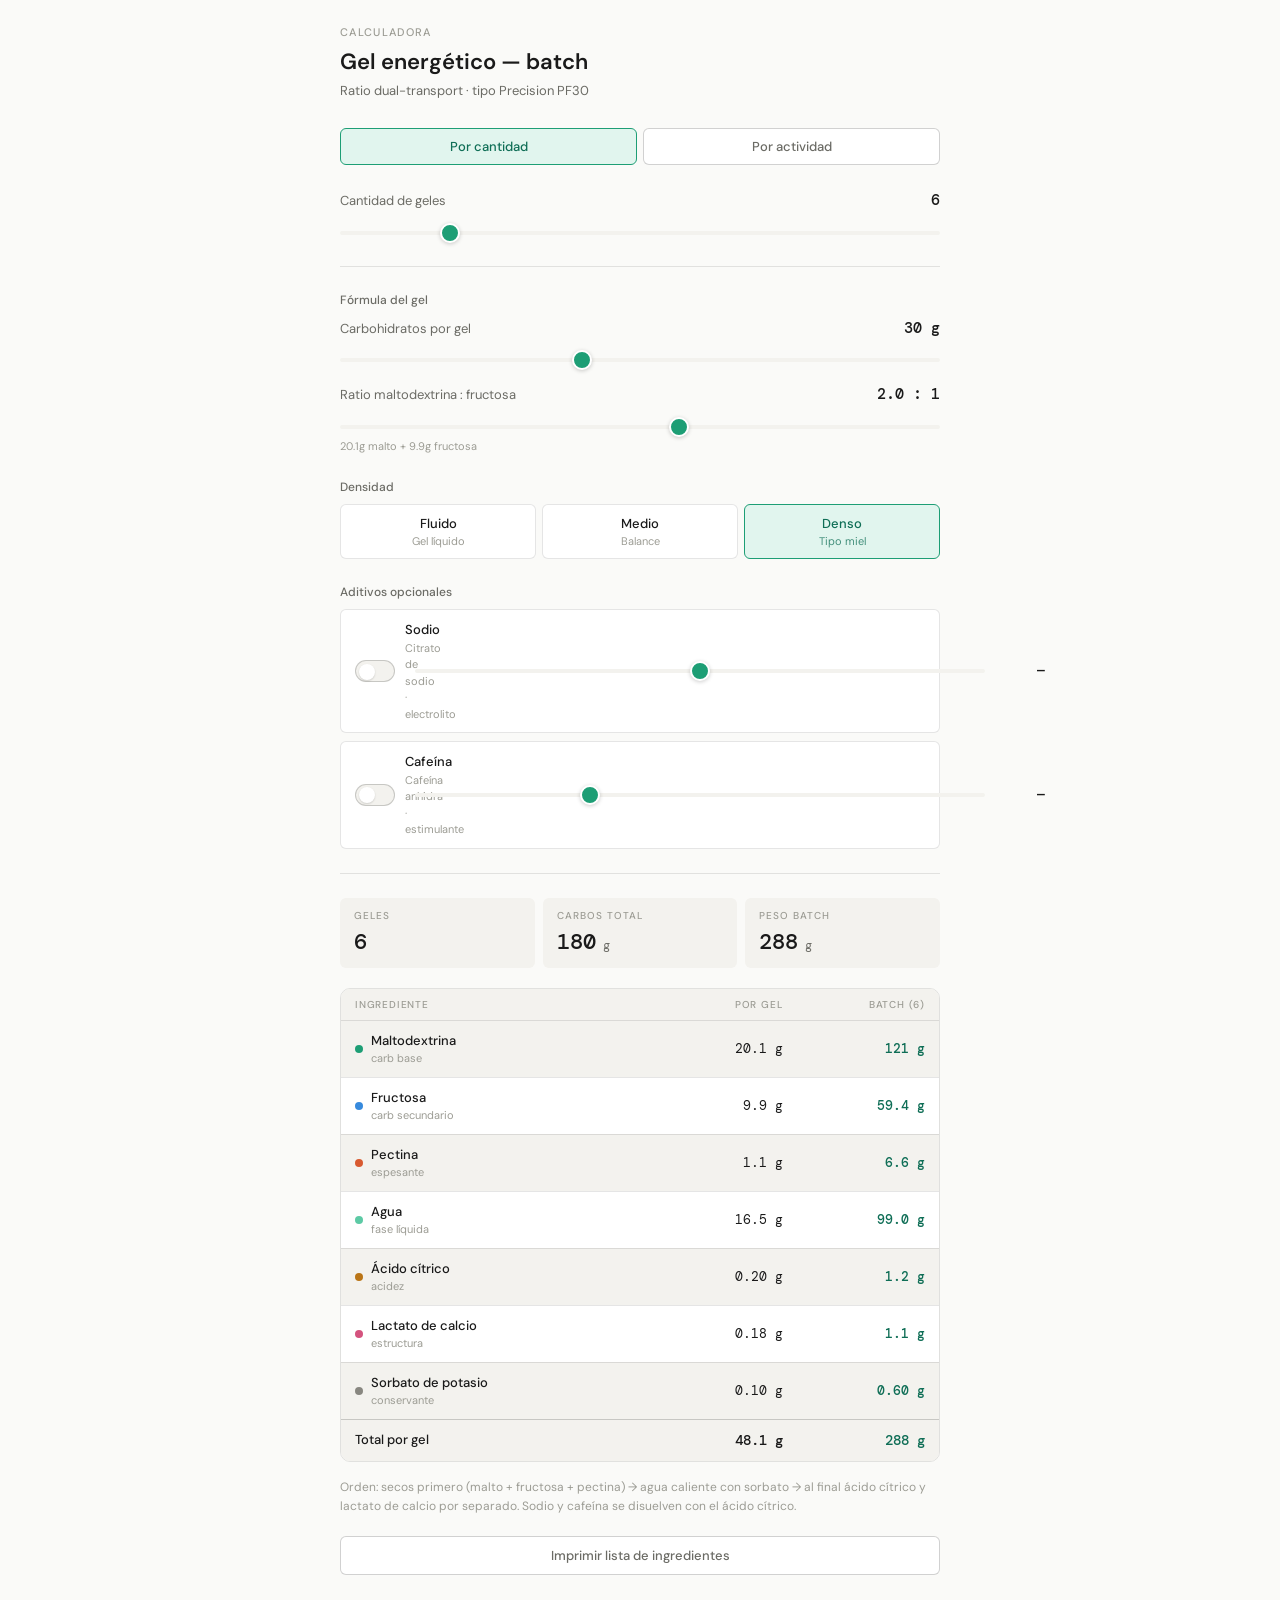
==== index.html @ 4e24f203 "Rename gel-calculator.html to index.html" ====
<!DOCTYPE html>
<html lang="es">
<head>
<meta charset="UTF-8">
<meta name="viewport" content="width=device-width, initial-scale=1.0">
<title>Gel Calculator</title>
<link href="https://fonts.googleapis.com/css2?family=DM+Sans:wght@400;500;600&family=DM+Mono:wght@400;500&display=swap" rel="stylesheet">
<style>
:root {
  --bg: #fafaf8;
  --surface: #ffffff;
  --surface2: #f3f2ee;
  --border: rgba(0,0,0,0.1);
  --border2: rgba(0,0,0,0.18);
  --text: #1a1a1a;
  --text2: #6b6b65;
  --text3: #9c9c94;
  --accent: #1D9E75;
  --accent-bg: #E1F5EE;
  --accent-dark: #0F6E56;
  --warn-bg: #FAECE7;
  --warn-text: #993C1D;
  --radius: 10px;
  --radius-sm: 6px;
  --font: 'DM Sans', system-ui, -apple-system, sans-serif;
  --mono: 'DM Mono', 'SF Mono', monospace;
}
@media (prefers-color-scheme: dark) {
  :root {
    --bg: #1a1a1a;
    --surface: #242422;
    --surface2: #2c2c2a;
    --border: rgba(255,255,255,0.1);
    --border2: rgba(255,255,255,0.18);
    --text: #e8e8e4;
    --text2: #a0a098;
    --text3: #6b6b65;
    --accent: #5DCAA5;
    --accent-bg: #0a2e22;
    --accent-dark: #9FE1CB;
    --warn-bg: #2e1a12;
    --warn-text: #F0997B;
  }
}
* { margin: 0; padding: 0; box-sizing: border-box; }
body { font-family: var(--font); background: var(--bg); color: var(--text); line-height: 1.5; -webkit-font-smoothing: antialiased; }
.wrap { max-width: 640px; margin: 0 auto; padding: 24px 20px 60px; }
.header { margin-bottom: 28px; }
.header-label { font-size: 11px; font-weight: 500; text-transform: uppercase; letter-spacing: 0.12em; color: var(--text3); margin-bottom: 4px; }
.header-title { font-size: 22px; font-weight: 600; }
.header-sub { font-size: 13px; color: var(--text2); margin-top: 3px; }
.section { margin-bottom: 24px; }
.section-label { font-size: 12px; font-weight: 500; color: var(--text2); margin-bottom: 8px; }
.divider { border: none; border-top: 0.5px solid var(--border); margin: 24px 0; }
.toggle-row { display: flex; gap: 6px; }
.toggle-btn { flex: 1; padding: 9px 8px; font-size: 13px; font-weight: 500; font-family: var(--font); border: 0.5px solid var(--border2); border-radius: var(--radius-sm); cursor: pointer; background: var(--surface); color: var(--text2); text-align: center; transition: all 0.15s; }
.toggle-btn.active { border: 1.5px solid var(--accent); background: var(--accent-bg); color: var(--accent-dark); }
.toggle-btn:hover:not(.active) { border-color: var(--border2); background: var(--surface2); }
.density-grid { display: grid; grid-template-columns: 1fr 1fr 1fr; gap: 6px; }
.density-btn { padding: 10px 8px; border-radius: var(--radius-sm); cursor: pointer; text-align: center; font-family: var(--font); border: 0.5px solid var(--border); background: var(--surface); transition: all 0.15s; }
.density-btn.active { border: 1.5px solid var(--accent); background: var(--accent-bg); }
.density-btn:hover:not(.active) { background: var(--surface2); }
.density-btn .d-label { font-size: 13px; font-weight: 500; color: var(--text); }
.density-btn.active .d-label { color: var(--accent-dark); }
.density-btn .d-desc { font-size: 11px; color: var(--text3); margin-top: 2px; }
.density-btn.active .d-desc { color: var(--accent-dark); opacity: 0.75; }
.slider-group { margin-bottom: 14px; }
.slider-header { display: flex; justify-content: space-between; align-items: baseline; margin-bottom: 6px; }
.slider-label { font-size: 13px; color: var(--text2); }
.slider-value { font-family: var(--mono); font-size: 15px; font-weight: 500; color: var(--text); }
.slider-sub { font-size: 11px; color: var(--text3); margin-top: 2px; }
input[type="range"] { width: 100%; height: 4px; -webkit-appearance: none; appearance: none; background: var(--surface2); border-radius: 2px; outline: none; cursor: pointer; }
input[type="range"]::-webkit-slider-thumb { -webkit-appearance: none; width: 20px; height: 20px; border-radius: 50%; background: var(--accent); border: 2px solid var(--surface); box-shadow: 0 1px 4px rgba(0,0,0,0.2); cursor: pointer; }
input[type="range"]::-moz-range-thumb { width: 20px; height: 20px; border-radius: 50%; background: var(--accent); border: 2px solid var(--surface); box-shadow: 0 1px 4px rgba(0,0,0,0.2); cursor: pointer; }
.presets { display: flex; flex-wrap: wrap; gap: 6px; margin-bottom: 14px; }
.preset-btn { font-size: 12px; padding: 5px 10px; border-radius: var(--radius-sm); cursor: pointer; font-family: var(--font); font-weight: 500; border: 0.5px solid var(--border); background: var(--surface2); color: var(--text2); transition: all 0.15s; }
.preset-btn.active { border: 1.5px solid var(--accent); background: var(--accent-bg); color: var(--accent-dark); }
.preset-btn:hover:not(.active) { background: var(--surface); border-color: var(--border2); }
.two-col { display: grid; grid-template-columns: 1fr 1fr; gap: 14px; }
.addon-row { display: flex; align-items: center; gap: 10px; padding: 10px 14px; background: var(--surface); border: 0.5px solid var(--border); border-radius: var(--radius-sm); margin-bottom: 8px; }
.addon-row.active { border-color: var(--accent); background: var(--accent-bg); }
.addon-toggle { width: 40px; height: 22px; border-radius: 11px; background: var(--surface2); border: 0.5px solid var(--border2); position: relative; cursor: pointer; transition: background 0.2s; flex-shrink: 0; }
.addon-toggle.on { background: var(--accent); border-color: var(--accent); }
.addon-toggle .knob { width: 16px; height: 16px; border-radius: 50%; background: white; position: absolute; top: 2.5px; left: 3px; transition: transform 0.2s; box-shadow: 0 1px 2px rgba(0,0,0,0.15); }
.addon-toggle.on .knob { transform: translateX(17px); }
.addon-info { flex: 1; min-width: 0; }
.addon-name { font-size: 13px; font-weight: 500; }
.addon-desc { font-size: 11px; color: var(--text3); }
.addon-slider { width: 80px; flex-shrink: 0; }
.addon-val { font-family: var(--mono); font-size: 13px; font-weight: 500; min-width: 50px; text-align: right; flex-shrink: 0; }
.summary-grid { display: grid; grid-template-columns: 1fr 1fr 1fr; gap: 8px; margin-bottom: 20px; }
.summary-card { background: var(--surface2); border-radius: var(--radius-sm); padding: 10px 14px; }
.summary-card .s-label { font-size: 10px; font-weight: 500; text-transform: uppercase; letter-spacing: 0.1em; color: var(--text3); }
.summary-card .s-value { font-family: var(--mono); font-size: 22px; font-weight: 500; margin-top: 2px; }
.summary-card .s-unit { font-size: 12px; font-weight: 400; color: var(--text2); }
.table-wrap { border: 0.5px solid var(--border); border-radius: var(--radius); overflow: hidden; }
.table-head { display: grid; grid-template-columns: 2fr 1fr 1fr; padding: 8px 14px; background: var(--surface2); font-size: 10px; font-weight: 500; text-transform: uppercase; letter-spacing: 0.08em; color: var(--text3); }
.table-row { display: grid; grid-template-columns: 2fr 1fr 1fr; padding: 10px 14px; border-top: 0.5px solid var(--border); }
.table-row:nth-child(odd) { background: var(--surface); }
.table-row:nth-child(even) { background: var(--surface2); }
.table-row.total-row { border-top: 1.5px solid var(--border2); background: var(--surface2); }
.ing-cell { display: flex; align-items: center; gap: 8px; }
.ing-dot { width: 8px; height: 8px; border-radius: 50%; flex-shrink: 0; }
.ing-name { font-size: 13px; font-weight: 500; }
.ing-role { font-size: 11px; color: var(--text3); }
.val-cell { text-align: right; font-family: var(--mono); font-size: 13px; align-self: center; }
.val-cell.batch { font-weight: 500; color: var(--accent-dark); }
.val-cell.total-val { font-weight: 500; font-size: 14px; }
.note-box { margin-top: 14px; background: var(--accent-bg); border-left: 3px solid var(--accent); padding: 10px 14px; }
.note-box p { font-size: 13px; color: var(--accent-dark); line-height: 1.5; }
.order-note { margin-top: 16px; font-size: 12px; color: var(--text3); line-height: 1.6; }
.print-btn { margin-top: 20px; width: 100%; padding: 10px; font-size: 13px; font-weight: 500; font-family: var(--font); border: 0.5px solid var(--border2); border-radius: var(--radius-sm); cursor: pointer; background: var(--surface); color: var(--text2); transition: all 0.15s; }
.print-btn:hover { background: var(--surface2); border-color: var(--accent); color: var(--accent-dark); }
@media print {
  body { background: white; color: black; }
  .no-print { display: none !important; }
  .wrap { padding: 10px 0; max-width: 100%; }
  .table-wrap { border: 1px solid #ccc; }
  .table-row { border-top: 1px solid #ddd; }
  .summary-card { border: 1px solid #ddd; }
  .val-cell.batch { color: black; font-weight: 600; }
}
@media (max-width: 480px) {
  .wrap { padding: 16px 14px 40px; }
  .two-col { grid-template-columns: 1fr; }
  .summary-grid { grid-template-columns: 1fr 1fr 1fr; gap: 6px; }
  .summary-card .s-value { font-size: 18px; }
  .addon-row { flex-wrap: wrap; }
}
</style>
</head>
<body>
<div class="wrap">

  <div class="header">
    <div class="header-label">Calculadora</div>
    <div class="header-title">Gel energético — batch</div>
    <div class="header-sub">Ratio dual-transport · tipo Precision PF30</div>
  </div>

  <!-- MODE -->
  <div class="section no-print">
    <div class="toggle-row" id="modeToggle"></div>
  </div>

  <!-- ACTIVITY INPUTS -->
  <div class="section no-print" id="activitySection" style="display:none;">
    <div class="section-label">Presets</div>
    <div class="presets" id="presets"></div>
    <div class="two-col">
      <div class="slider-group">
        <div class="slider-header">
          <span class="slider-label">Duración</span>
          <span class="slider-value" id="hoursVal"></span>
        </div>
        <input type="range" min="0.5" max="7" step="0.1" id="hoursSlider">
        <div class="slider-sub" id="hoursSub"></div>
      </div>
      <div class="slider-group">
        <div class="slider-header">
          <span class="slider-label">Carbos/hora</span>
          <span class="slider-value" id="carbsHrVal"></span>
        </div>
        <input type="range" min="30" max="120" step="5" id="carbsHrSlider">
        <div class="slider-sub" id="carbsHrSub"></div>
      </div>
    </div>
  </div>

  <!-- DIRECT INPUTS -->
  <div class="section no-print" id="directSection">
    <div class="slider-group">
      <div class="slider-header">
        <span class="slider-label">Cantidad de geles</span>
        <span class="slider-value" id="gelCountVal"></span>
      </div>
      <input type="range" min="1" max="30" step="1" id="gelCountSlider">
    </div>
  </div>

  <hr class="divider no-print">

  <!-- FORMULA -->
  <div class="section no-print">
    <div class="section-label">Fórmula del gel</div>
    <div class="slider-group">
      <div class="slider-header">
        <span class="slider-label">Carbohidratos por gel</span>
        <span class="slider-value" id="carbsPerGelVal"></span>
      </div>
      <input type="range" min="20" max="45" step="1" id="carbsPerGelSlider">
    </div>
    <div class="slider-group">
      <div class="slider-header">
        <span class="slider-label">Ratio maltodextrina : fructosa</span>
        <span class="slider-value" id="ratioVal"></span>
      </div>
      <input type="range" min="50" max="80" step="1" id="ratioSlider">
      <div class="slider-sub" id="ratioSub"></div>
    </div>
  </div>

  <!-- DENSITY -->
  <div class="section no-print">
    <div class="section-label">Densidad</div>
    <div class="density-grid" id="densityGrid"></div>
  </div>

  <!-- ADDITIVES -->
  <div class="section no-print">
    <div class="section-label">Aditivos opcionales</div>
    <div id="addonSodium" class="addon-row">
      <div class="addon-toggle" id="sodiumToggle" onclick="toggleAddon('sodium')"><div class="knob"></div></div>
      <div class="addon-info"><div class="addon-name">Sodio</div><div class="addon-desc">Citrato de sodio · electrolito</div></div>
      <input type="range" class="addon-slider" min="100" max="300" step="25" id="sodiumSlider" disabled>
      <div class="addon-val" id="sodiumVal">—</div>
    </div>
    <div id="addonCaffeine" class="addon-row">
      <div class="addon-toggle" id="caffeineToggle" onclick="toggleAddon('caffeine')"><div class="knob"></div></div>
      <div class="addon-info"><div class="addon-name">Cafeína</div><div class="addon-desc">Cafeína anhidra · estimulante</div></div>
      <input type="range" class="addon-slider" min="25" max="75" step="5" id="caffeineSlider" disabled>
      <div class="addon-val" id="caffeineVal">—</div>
    </div>
  </div>

  <hr class="divider">

  <!-- RESULTS -->
  <div id="printHeader" style="display:none;">
    <div style="font-size:16px;font-weight:600;margin-bottom:4px;">Gel energético — batch</div>
    <div style="font-size:12px;color:#666;margin-bottom:12px;" id="printMeta"></div>
  </div>

  <div class="summary-grid" id="summaryCards"></div>
  <div class="table-wrap" id="ingredientTable"></div>
  <div id="timingNote"></div>
  <div class="order-note">Orden: secos primero (malto + fructosa + pectina) → agua caliente con sorbato → al final ácido cítrico y lactato de calcio por separado. Sodio y cafeína se disuelven con el ácido cítrico.</div>

  <button class="print-btn no-print" onclick="doPrint()">Imprimir lista de ingredientes</button>

</div>

<script>
const DENSITIES = [
  { key: 'fluido', label: 'Fluido', desc: 'Gel líquido', pectina: 0.5, agua: 20, lactato: 0.1 },
  { key: 'medio', label: 'Medio', desc: 'Balance', pectina: 0.8, agua: 18, lactato: 0.15 },
  { key: 'denso', label: 'Denso', desc: 'Tipo miel', pectina: 1.1, agua: 16.5, lactato: 0.18 }
];
const PRESETS_DATA = [
  { label: 'Entreno largo', hours: 2.5, carbs: 60 },
  { label: '70.3 bike', hours: 2.4, carbs: 80 },
  { label: '70.3 run', hours: 1.6, carbs: 60 },
  { label: '70.3 completo', hours: 4.5, carbs: 70 },
  { label: 'Fondo ciclismo', hours: 3.5, carbs: 75 },
  { label: 'Maratón', hours: 3.5, carbs: 60 }
];
const COLORS = { maltodextrina:'#1D9E75', fructosa:'#378ADD', pectina:'#D85A30', agua:'#5DCAA5', acidoCitrico:'#BA7517', lactatoCalcio:'#D4537E', sorbatoPotasio:'#888780', citrato:'#7F77DD', cafeina:'#993556' };

let S = {
  mode: 'directo', gelCount: 6, density: 'denso', activePreset: -1,
  hours: 2.5, carbsHr: 60, carbsPerGel: 30, maltoPct: 67,
  sodium: false, sodiumMg: 200, caffeine: false, caffeineMg: 40
};

function fmt(n) {
  if (n >= 100) return Math.round(n).toLocaleString('es-CL');
  if (n >= 10) return n.toFixed(1);
  if (n >= 1) return n.toFixed(1);
  return n.toFixed(2);
}

function getGels() {
  if (S.mode === 'directo') return S.gelCount;
  return Math.ceil((S.hours * S.carbsHr) / S.carbsPerGel);
}

function getDensity() { return DENSITIES.find(d => d.key === S.density); }

function getIngredients() {
  let d = getDensity();
  let malto = S.carbsPerGel * S.maltoPct / 100;
  let fruct = S.carbsPerGel * (100 - S.maltoPct) / 100;
  let items = [
    { key:'maltodextrina', label:'Maltodextrina', role:'carb base', g: malto },
    { key:'fructosa', label:'Fructosa', role:'carb secundario', g: fruct },
    { key:'pectina', label:'Pectina', role:'espesante', g: d.pectina },
    { key:'agua', label:'Agua', role:'fase líquida', g: d.agua },
    { key:'acidoCitrico', label:'Ácido cítrico', role:'acidez', g: 0.2 },
    { key:'lactatoCalcio', label:'Lactato de calcio', role:'estructura', g: d.lactato },
    { key:'sorbatoPotasio', label:'Sorbato de potasio', role:'conservante', g: 0.1 }
  ];
  if (S.sodium) {
    let citrato = S.sodiumMg / 260;
    items.push({ key:'citrato', label:'Citrato de sodio', role: S.sodiumMg + ' mg Na', g: citrato });
  }
  if (S.caffeine) {
    items.push({ key:'cafeina', label:'Cafeína anhidra', role: S.caffeineMg + ' mg', g: S.caffeineMg / 1000 });
  }
  return items;
}

function render() {
  let gels = getGels();
  let items = getIngredients();
  let totalPerGel = items.reduce((s,i) => s + i.g, 0);
  let totalBatch = totalPerGel * gels;
  let totalCarbs = gels * S.carbsPerGel;

  document.getElementById('directSection').style.display = S.mode === 'directo' ? '' : 'none';
  document.getElementById('activitySection').style.display = S.mode === 'actividad' ? '' : 'none';

  document.getElementById('gelCountVal').textContent = S.gelCount;
  document.getElementById('gelCountSlider').value = S.gelCount;
  document.getElementById('hoursVal').textContent = S.hours.toFixed(1) + 'h';
  document.getElementById('hoursSlider').value = S.hours;
  let hh = Math.floor(S.hours), mm = Math.round((S.hours % 1) * 60);
  document.getElementById('hoursSub').textContent = hh + 'h ' + mm + 'min';
  document.getElementById('carbsHrVal').textContent = S.carbsHr + ' g/h';
  document.getElementById('carbsHrSlider').value = S.carbsHr;
  let intLabel = S.carbsHr <= 50 ? 'conservador' : S.carbsHr <= 70 ? 'estándar' : S.carbsHr <= 90 ? 'agresivo' : 'máximo';
  document.getElementById('carbsHrSub').textContent = intLabel;

  document.getElementById('carbsPerGelVal').textContent = S.carbsPerGel + ' g';
  document.getElementById('carbsPerGelSlider').value = S.carbsPerGel;

  let maltoG = (S.carbsPerGel * S.maltoPct / 100).toFixed(1);
  let fructG = (S.carbsPerGel * (100 - S.maltoPct) / 100).toFixed(1);
  let ratioF = (S.maltoPct / (100 - S.maltoPct));
  document.getElementById('ratioVal').textContent = ratioF.toFixed(1) + ' : 1';
  document.getElementById('ratioSlider').value = S.maltoPct;
  document.getElementById('ratioSub').textContent = maltoG + 'g malto + ' + fructG + 'g fructosa';

  let sodToggle = document.getElementById('sodiumToggle');
  let cafToggle = document.getElementById('caffeineToggle');
  sodToggle.classList.toggle('on', S.sodium);
  cafToggle.classList.toggle('on', S.caffeine);
  document.getElementById('addonSodium').classList.toggle('active', S.sodium);
  document.getElementById('addonCaffeine').classList.toggle('active', S.caffeine);
  document.getElementById('sodiumSlider').disabled = !S.sodium;
  document.getElementById('caffeineSlider').disabled = !S.caffeine;
  document.getElementById('sodiumSlider').value = S.sodiumMg;
  document.getElementById('caffeineSlider').value = S.caffeineMg;
  document.getElementById('sodiumVal').textContent = S.sodium ? S.sodiumMg + ' mg' : '—';
  document.getElementById('caffeineVal').textContent = S.caffeine ? S.caffeineMg + ' mg' : '—';

  // Density
  let dg = document.getElementById('densityGrid');
  dg.innerHTML = DENSITIES.map(d =>
    '<button class="density-btn' + (S.density === d.key ? ' active' : '') + '" onclick="setDensity(\'' + d.key + '\')">' +
    '<div class="d-label">' + d.label + '</div><div class="d-desc">' + d.desc + '</div></button>'
  ).join('');

  // Presets
  let pp = document.getElementById('presets');
  pp.innerHTML = PRESETS_DATA.map((p, i) =>
    '<button class="preset-btn' + (S.activePreset === i ? ' active' : '') + '" onclick="applyPreset(' + i + ')">' + p.label + '</button>'
  ).join('');

  // Summary
  document.getElementById('summaryCards').innerHTML =
    '<div class="summary-card"><div class="s-label">Geles</div><div class="s-value">' + gels + '</div></div>' +
    '<div class="summary-card"><div class="s-label">Carbos total</div><div class="s-value">' + totalCarbs + '<span class="s-unit"> g</span></div></div>' +
    '<div class="summary-card"><div class="s-label">Peso batch</div><div class="s-value">' + Math.round(totalBatch) + '<span class="s-unit"> g</span></div></div>';

  // Table
  let rows = items.map((it, i) =>
    '<div class="table-row">' +
      '<div class="ing-cell"><div class="ing-dot" style="background:' + (COLORS[it.key] || '#888') + '"></div><div><div class="ing-name">' + it.label + '</div><div class="ing-role">' + it.role + '</div></div></div>' +
      '<div class="val-cell">' + fmt(it.g) + ' g</div>' +
      '<div class="val-cell batch">' + fmt(it.g * gels) + ' g</div>' +
    '</div>'
  ).join('');
  rows += '<div class="table-row total-row">' +
    '<div style="font-size:13px;font-weight:500;">Total por gel</div>' +
    '<div class="val-cell total-val">' + fmt(totalPerGel) + ' g</div>' +
    '<div class="val-cell total-val batch">' + fmt(totalBatch) + ' g</div></div>';

  document.getElementById('ingredientTable').innerHTML =
    '<div class="table-head"><div>Ingrediente</div><div style="text-align:right">Por gel</div><div style="text-align:right">Batch (' + gels + ')</div></div>' + rows;

  // Timing
  let tn = document.getElementById('timingNote');
  if (S.mode === 'actividad') {
    let totalCarbsAct = Math.round(S.hours * S.carbsHr);
    let interval = gels > 1 ? Math.round((S.hours * 60) / gels) : 0;
    tn.innerHTML = '<div class="note-box"><p>' + S.hours.toFixed(1) + 'h × ' + S.carbsHr + ' g/h = ' + totalCarbsAct + ' g carbos → ' + gels + ' geles de ' + S.carbsPerGel + ' g' + (interval > 0 ? ' · 1 gel cada ' + interval + ' min aprox.' : '') + '</p></div>';
  } else { tn.innerHTML = ''; }

  // Print meta
  document.getElementById('printMeta').textContent = gels + ' geles · ' + S.carbsPerGel + 'g carbos/gel · densidad ' + S.density + ' · ratio ' + ratioF.toFixed(1) + ':1';
}

function setMode(m) { S.mode = m; S.activePreset = -1; render(); renderModeToggle(); }
function setDensity(d) { S.density = d; render(); }
function applyPreset(i) { S.hours = PRESETS_DATA[i].hours; S.carbsHr = PRESETS_DATA[i].carbs; S.activePreset = i; S.mode = 'actividad'; render(); renderModeToggle(); }
function toggleAddon(a) {
  if (a === 'sodium') S.sodium = !S.sodium;
  if (a === 'caffeine') S.caffeine = !S.caffeine;
  render();
}

function renderModeToggle() {
  document.getElementById('modeToggle').innerHTML =
    '<button class="toggle-btn' + (S.mode === 'directo' ? ' active' : '') + '" onclick="setMode(\'directo\')">Por cantidad</button>' +
    '<button class="toggle-btn' + (S.mode === 'actividad' ? ' active' : '') + '" onclick="setMode(\'actividad\')">Por actividad</button>';
}

document.getElementById('gelCountSlider').addEventListener('input', e => { S.gelCount = parseInt(e.target.value); render(); });
document.getElementById('hoursSlider').addEventListener('input', e => { S.hours = parseFloat(e.target.value); S.activePreset = -1; render(); });
document.getElementById('carbsHrSlider').addEventListener('input', e => { S.carbsHr = parseInt(e.target.value); S.activePreset = -1; render(); });
document.getElementById('carbsPerGelSlider').addEventListener('input', e => { S.carbsPerGel = parseInt(e.target.value); render(); });
document.getElementById('ratioSlider').addEventListener('input', e => { S.maltoPct = parseInt(e.target.value); render(); });
document.getElementById('sodiumSlider').addEventListener('input', e => { S.sodiumMg = parseInt(e.target.value); render(); });
document.getElementById('caffeineSlider').addEventListener('input', e => { S.caffeineMg = parseInt(e.target.value); render(); });

function doPrint() {
  document.getElementById('printHeader').style.display = 'block';
  window.print();
  setTimeout(() => { document.getElementById('printHeader').style.display = 'none'; }, 500);
}

renderModeToggle();
render();
</script>
</body>
</html>
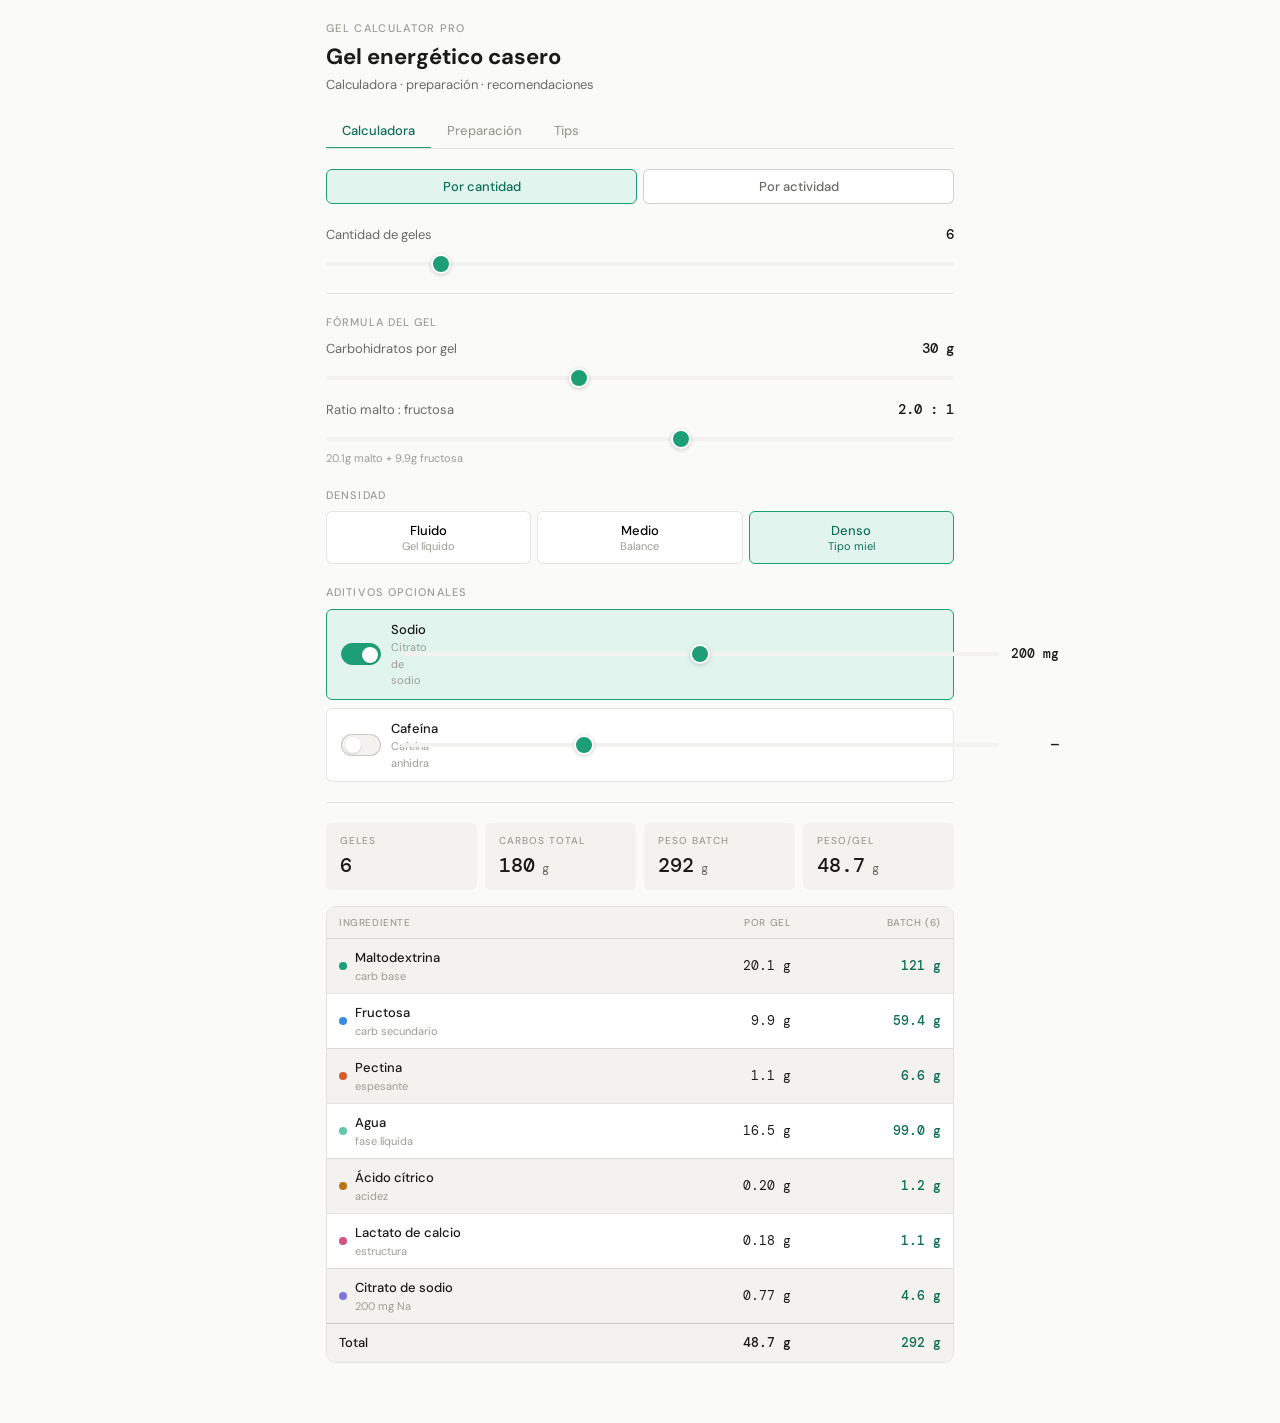
==== commit 7e36a242: "Rename gel-calculator 2.0.html to index.html" ====
--- a/index.html
+++ b/index.html
@@ -3,424 +3,410 @@
 <head>
 <meta charset="UTF-8">
 <meta name="viewport" content="width=device-width, initial-scale=1.0">
-<title>Gel Calculator</title>
-<link href="https://fonts.googleapis.com/css2?family=DM+Sans:wght@400;500;600&family=DM+Mono:wght@400;500&display=swap" rel="stylesheet">
+<title>Gel Calculator Pro</title>
+<link href="https://fonts.googleapis.com/css2?family=DM+Sans:wght@400;500;600;700&family=DM+Mono:wght@400;500&display=swap" rel="stylesheet">
 <style>
-:root {
-  --bg: #fafaf8;
-  --surface: #ffffff;
-  --surface2: #f3f2ee;
-  --border: rgba(0,0,0,0.1);
-  --border2: rgba(0,0,0,0.18);
-  --text: #1a1a1a;
-  --text2: #6b6b65;
-  --text3: #9c9c94;
-  --accent: #1D9E75;
-  --accent-bg: #E1F5EE;
-  --accent-dark: #0F6E56;
-  --warn-bg: #FAECE7;
-  --warn-text: #993C1D;
-  --radius: 10px;
-  --radius-sm: 6px;
-  --font: 'DM Sans', system-ui, -apple-system, sans-serif;
-  --mono: 'DM Mono', 'SF Mono', monospace;
-}
-@media (prefers-color-scheme: dark) {
-  :root {
-    --bg: #1a1a1a;
-    --surface: #242422;
-    --surface2: #2c2c2a;
-    --border: rgba(255,255,255,0.1);
-    --border2: rgba(255,255,255,0.18);
-    --text: #e8e8e4;
-    --text2: #a0a098;
-    --text3: #6b6b65;
-    --accent: #5DCAA5;
-    --accent-bg: #0a2e22;
-    --accent-dark: #9FE1CB;
-    --warn-bg: #2e1a12;
-    --warn-text: #F0997B;
-  }
-}
-* { margin: 0; padding: 0; box-sizing: border-box; }
-body { font-family: var(--font); background: var(--bg); color: var(--text); line-height: 1.5; -webkit-font-smoothing: antialiased; }
-.wrap { max-width: 640px; margin: 0 auto; padding: 24px 20px 60px; }
-.header { margin-bottom: 28px; }
-.header-label { font-size: 11px; font-weight: 500; text-transform: uppercase; letter-spacing: 0.12em; color: var(--text3); margin-bottom: 4px; }
-.header-title { font-size: 22px; font-weight: 600; }
-.header-sub { font-size: 13px; color: var(--text2); margin-top: 3px; }
-.section { margin-bottom: 24px; }
-.section-label { font-size: 12px; font-weight: 500; color: var(--text2); margin-bottom: 8px; }
-.divider { border: none; border-top: 0.5px solid var(--border); margin: 24px 0; }
-.toggle-row { display: flex; gap: 6px; }
-.toggle-btn { flex: 1; padding: 9px 8px; font-size: 13px; font-weight: 500; font-family: var(--font); border: 0.5px solid var(--border2); border-radius: var(--radius-sm); cursor: pointer; background: var(--surface); color: var(--text2); text-align: center; transition: all 0.15s; }
-.toggle-btn.active { border: 1.5px solid var(--accent); background: var(--accent-bg); color: var(--accent-dark); }
-.toggle-btn:hover:not(.active) { border-color: var(--border2); background: var(--surface2); }
-.density-grid { display: grid; grid-template-columns: 1fr 1fr 1fr; gap: 6px; }
-.density-btn { padding: 10px 8px; border-radius: var(--radius-sm); cursor: pointer; text-align: center; font-family: var(--font); border: 0.5px solid var(--border); background: var(--surface); transition: all 0.15s; }
-.density-btn.active { border: 1.5px solid var(--accent); background: var(--accent-bg); }
-.density-btn:hover:not(.active) { background: var(--surface2); }
-.density-btn .d-label { font-size: 13px; font-weight: 500; color: var(--text); }
-.density-btn.active .d-label { color: var(--accent-dark); }
-.density-btn .d-desc { font-size: 11px; color: var(--text3); margin-top: 2px; }
-.density-btn.active .d-desc { color: var(--accent-dark); opacity: 0.75; }
-.slider-group { margin-bottom: 14px; }
-.slider-header { display: flex; justify-content: space-between; align-items: baseline; margin-bottom: 6px; }
-.slider-label { font-size: 13px; color: var(--text2); }
-.slider-value { font-family: var(--mono); font-size: 15px; font-weight: 500; color: var(--text); }
-.slider-sub { font-size: 11px; color: var(--text3); margin-top: 2px; }
-input[type="range"] { width: 100%; height: 4px; -webkit-appearance: none; appearance: none; background: var(--surface2); border-radius: 2px; outline: none; cursor: pointer; }
-input[type="range"]::-webkit-slider-thumb { -webkit-appearance: none; width: 20px; height: 20px; border-radius: 50%; background: var(--accent); border: 2px solid var(--surface); box-shadow: 0 1px 4px rgba(0,0,0,0.2); cursor: pointer; }
-input[type="range"]::-moz-range-thumb { width: 20px; height: 20px; border-radius: 50%; background: var(--accent); border: 2px solid var(--surface); box-shadow: 0 1px 4px rgba(0,0,0,0.2); cursor: pointer; }
-.presets { display: flex; flex-wrap: wrap; gap: 6px; margin-bottom: 14px; }
-.preset-btn { font-size: 12px; padding: 5px 10px; border-radius: var(--radius-sm); cursor: pointer; font-family: var(--font); font-weight: 500; border: 0.5px solid var(--border); background: var(--surface2); color: var(--text2); transition: all 0.15s; }
-.preset-btn.active { border: 1.5px solid var(--accent); background: var(--accent-bg); color: var(--accent-dark); }
-.preset-btn:hover:not(.active) { background: var(--surface); border-color: var(--border2); }
-.two-col { display: grid; grid-template-columns: 1fr 1fr; gap: 14px; }
-.addon-row { display: flex; align-items: center; gap: 10px; padding: 10px 14px; background: var(--surface); border: 0.5px solid var(--border); border-radius: var(--radius-sm); margin-bottom: 8px; }
-.addon-row.active { border-color: var(--accent); background: var(--accent-bg); }
-.addon-toggle { width: 40px; height: 22px; border-radius: 11px; background: var(--surface2); border: 0.5px solid var(--border2); position: relative; cursor: pointer; transition: background 0.2s; flex-shrink: 0; }
-.addon-toggle.on { background: var(--accent); border-color: var(--accent); }
-.addon-toggle .knob { width: 16px; height: 16px; border-radius: 50%; background: white; position: absolute; top: 2.5px; left: 3px; transition: transform 0.2s; box-shadow: 0 1px 2px rgba(0,0,0,0.15); }
-.addon-toggle.on .knob { transform: translateX(17px); }
-.addon-info { flex: 1; min-width: 0; }
-.addon-name { font-size: 13px; font-weight: 500; }
-.addon-desc { font-size: 11px; color: var(--text3); }
-.addon-slider { width: 80px; flex-shrink: 0; }
-.addon-val { font-family: var(--mono); font-size: 13px; font-weight: 500; min-width: 50px; text-align: right; flex-shrink: 0; }
-.summary-grid { display: grid; grid-template-columns: 1fr 1fr 1fr; gap: 8px; margin-bottom: 20px; }
-.summary-card { background: var(--surface2); border-radius: var(--radius-sm); padding: 10px 14px; }
-.summary-card .s-label { font-size: 10px; font-weight: 500; text-transform: uppercase; letter-spacing: 0.1em; color: var(--text3); }
-.summary-card .s-value { font-family: var(--mono); font-size: 22px; font-weight: 500; margin-top: 2px; }
-.summary-card .s-unit { font-size: 12px; font-weight: 400; color: var(--text2); }
-.table-wrap { border: 0.5px solid var(--border); border-radius: var(--radius); overflow: hidden; }
-.table-head { display: grid; grid-template-columns: 2fr 1fr 1fr; padding: 8px 14px; background: var(--surface2); font-size: 10px; font-weight: 500; text-transform: uppercase; letter-spacing: 0.08em; color: var(--text3); }
-.table-row { display: grid; grid-template-columns: 2fr 1fr 1fr; padding: 10px 14px; border-top: 0.5px solid var(--border); }
-.table-row:nth-child(odd) { background: var(--surface); }
-.table-row:nth-child(even) { background: var(--surface2); }
-.table-row.total-row { border-top: 1.5px solid var(--border2); background: var(--surface2); }
-.ing-cell { display: flex; align-items: center; gap: 8px; }
-.ing-dot { width: 8px; height: 8px; border-radius: 50%; flex-shrink: 0; }
-.ing-name { font-size: 13px; font-weight: 500; }
-.ing-role { font-size: 11px; color: var(--text3); }
-.val-cell { text-align: right; font-family: var(--mono); font-size: 13px; align-self: center; }
-.val-cell.batch { font-weight: 500; color: var(--accent-dark); }
-.val-cell.total-val { font-weight: 500; font-size: 14px; }
-.note-box { margin-top: 14px; background: var(--accent-bg); border-left: 3px solid var(--accent); padding: 10px 14px; }
-.note-box p { font-size: 13px; color: var(--accent-dark); line-height: 1.5; }
-.order-note { margin-top: 16px; font-size: 12px; color: var(--text3); line-height: 1.6; }
-.print-btn { margin-top: 20px; width: 100%; padding: 10px; font-size: 13px; font-weight: 500; font-family: var(--font); border: 0.5px solid var(--border2); border-radius: var(--radius-sm); cursor: pointer; background: var(--surface); color: var(--text2); transition: all 0.15s; }
-.print-btn:hover { background: var(--surface2); border-color: var(--accent); color: var(--accent-dark); }
-@media print {
-  body { background: white; color: black; }
-  .no-print { display: none !important; }
-  .wrap { padding: 10px 0; max-width: 100%; }
-  .table-wrap { border: 1px solid #ccc; }
-  .table-row { border-top: 1px solid #ddd; }
-  .summary-card { border: 1px solid #ddd; }
-  .val-cell.batch { color: black; font-weight: 600; }
-}
-@media (max-width: 480px) {
-  .wrap { padding: 16px 14px 40px; }
-  .two-col { grid-template-columns: 1fr; }
-  .summary-grid { grid-template-columns: 1fr 1fr 1fr; gap: 6px; }
-  .summary-card .s-value { font-size: 18px; }
-  .addon-row { flex-wrap: wrap; }
-}
+:root{--bg:#fafaf8;--sf:#fff;--sf2:#f3f2ee;--bd:rgba(0,0,0,.1);--bd2:rgba(0,0,0,.18);--tx:#1a1a1a;--t2:#6b6b65;--t3:#9c9c94;--ac:#1D9E75;--ab:#E1F5EE;--ad:#0F6E56;--wr:#993C1D;--wb:#FAECE7;--bl:#378ADD;--bb:#E6F1FB;--r:10px;--rs:6px;--f:'DM Sans',system-ui,sans-serif;--m:'DM Mono',monospace}
+@media(prefers-color-scheme:dark){:root{--bg:#1a1a1a;--sf:#242422;--sf2:#2c2c2a;--bd:rgba(255,255,255,.1);--bd2:rgba(255,255,255,.18);--tx:#e8e8e4;--t2:#a0a098;--t3:#6b6b65;--ac:#5DCAA5;--ab:#0a2e22;--ad:#9FE1CB;--wr:#F0997B;--wb:#2e1a12;--bl:#6AABEE;--bb:#1a2a3a}}
+*{margin:0;padding:0;box-sizing:border-box}
+body{font-family:var(--f);background:var(--bg);color:var(--tx);line-height:1.5;-webkit-font-smoothing:antialiased}
+.wrap{max-width:660px;margin:0 auto;padding:20px 16px 60px}
+.hdr{margin-bottom:20px}
+.hdr-l{font-size:11px;font-weight:500;text-transform:uppercase;letter-spacing:.12em;color:var(--t3);margin-bottom:3px}
+.hdr-t{font-size:22px;font-weight:700}
+.hdr-s{font-size:13px;color:var(--t2);margin-top:2px}
+.tabs{display:flex;gap:0;margin-bottom:20px;border-bottom:1.5px solid var(--bd);overflow-x:auto}
+.tab{padding:8px 16px;font-size:13px;font-weight:500;font-family:var(--f);cursor:pointer;border:none;background:none;color:var(--t3);border-bottom:2px solid transparent;margin-bottom:-1.5px;transition:all .15s;white-space:nowrap}
+.tab.on{color:var(--ad);border-bottom-color:var(--ac)}
+.tab:hover:not(.on){color:var(--t2)}
+.panel{display:none}.panel.on{display:block}
+.sec{margin-bottom:20px}
+.sec-l{font-size:11px;font-weight:500;text-transform:uppercase;letter-spacing:.1em;color:var(--t3);margin-bottom:8px}
+.sec-t{font-size:15px;font-weight:600;margin-bottom:8px}
+.dv{border:none;border-top:.5px solid var(--bd);margin:20px 0}
+.tog{display:flex;gap:6px}
+.tbtn{flex:1;padding:8px;font-size:13px;font-weight:500;font-family:var(--f);border:.5px solid var(--bd2);border-radius:var(--rs);cursor:pointer;background:var(--sf);color:var(--t2);text-align:center;transition:all .15s}
+.tbtn.on{border:1.5px solid var(--ac);background:var(--ab);color:var(--ad)}
+.dg{display:grid;grid-template-columns:1fr 1fr 1fr;gap:6px}
+.dbtn{padding:10px 6px;border-radius:var(--rs);cursor:pointer;text-align:center;font-family:var(--f);border:.5px solid var(--bd);background:var(--sf);transition:all .15s}
+.dbtn.on{border:1.5px solid var(--ac);background:var(--ab)}
+.dbtn .dl{font-size:13px;font-weight:500}.dbtn.on .dl{color:var(--ad)}
+.dbtn .dd{font-size:11px;color:var(--t3)}.dbtn.on .dd{color:var(--ad)}
+.sg{margin-bottom:12px}
+.sh{display:flex;justify-content:space-between;align-items:baseline;margin-bottom:4px}
+.sl{font-size:13px;color:var(--t2)}.sv{font-family:var(--m);font-size:14px;font-weight:500}
+.ss{font-size:11px;color:var(--t3);margin-top:2px}
+input[type=range]{width:100%;height:4px;-webkit-appearance:none;appearance:none;background:var(--sf2);border-radius:2px;outline:none;cursor:pointer}
+input[type=range]::-webkit-slider-thumb{-webkit-appearance:none;width:20px;height:20px;border-radius:50%;background:var(--ac);border:2px solid var(--sf);box-shadow:0 1px 4px rgba(0,0,0,.2);cursor:pointer}
+input[type=range]::-moz-range-thumb{width:20px;height:20px;border-radius:50%;background:var(--ac);border:2px solid var(--sf);box-shadow:0 1px 4px rgba(0,0,0,.2);cursor:pointer}
+.presets{display:flex;flex-wrap:wrap;gap:6px;margin-bottom:12px}
+.pbtn{font-size:12px;padding:5px 10px;border-radius:var(--rs);cursor:pointer;font-family:var(--f);font-weight:500;border:.5px solid var(--bd);background:var(--sf2);color:var(--t2);transition:all .15s}
+.pbtn.on{border:1.5px solid var(--ac);background:var(--ab);color:var(--ad)}
+.ar{display:flex;align-items:center;gap:10px;padding:10px 14px;background:var(--sf);border:.5px solid var(--bd);border-radius:var(--rs);margin-bottom:8px}
+.ar.on{border-color:var(--ac);background:var(--ab)}
+.atg{width:40px;height:22px;border-radius:11px;background:var(--sf2);border:.5px solid var(--bd2);position:relative;cursor:pointer;transition:background .2s;flex-shrink:0}
+.atg.on{background:var(--ac);border-color:var(--ac)}
+.atg .kn{width:16px;height:16px;border-radius:50%;background:#fff;position:absolute;top:2.5px;left:3px;transition:transform .2s;box-shadow:0 1px 2px rgba(0,0,0,.15)}
+.atg.on .kn{transform:translateX(17px)}
+.ai{flex:1;min-width:0}.an{font-size:13px;font-weight:500}.adesc{font-size:11px;color:var(--t3)}
+.asl{width:80px;flex-shrink:0}
+.avl{font-family:var(--m);font-size:13px;font-weight:500;min-width:50px;text-align:right;flex-shrink:0}
+.cards{display:grid;grid-template-columns:repeat(auto-fit,minmax(120px,1fr));gap:8px;margin-bottom:16px}
+.card{background:var(--sf2);border-radius:var(--rs);padding:10px 14px}
+.card .cl{font-size:10px;font-weight:500;text-transform:uppercase;letter-spacing:.1em;color:var(--t3)}
+.card .cv{font-family:var(--m);font-size:20px;font-weight:500;margin-top:2px}
+.card .cu{font-size:12px;font-weight:400;color:var(--t2)}
+.tw{border:.5px solid var(--bd);border-radius:var(--r);overflow:hidden}
+.th{display:grid;grid-template-columns:2fr 1fr 1fr;padding:8px 12px;background:var(--sf2);font-size:10px;font-weight:500;text-transform:uppercase;letter-spacing:.06em;color:var(--t3)}
+.tr{display:grid;grid-template-columns:2fr 1fr 1fr;padding:9px 12px;border-top:.5px solid var(--bd)}
+.tr:nth-child(odd){background:var(--sf)}.tr:nth-child(even){background:var(--sf2)}
+.tr.tot{border-top:1.5px solid var(--bd2);background:var(--sf2)}
+.ic{display:flex;align-items:center;gap:8px}
+.id{width:8px;height:8px;border-radius:50%;flex-shrink:0}
+.iname{font-size:13px;font-weight:500}.irole{font-size:11px;color:var(--t3)}
+.vc{text-align:right;font-family:var(--m);font-size:13px;align-self:center}
+.vc.b{font-weight:500;color:var(--ad)}
+.nb{margin-top:12px;background:var(--ab);border-left:3px solid var(--ac);padding:10px 14px}
+.nb p{font-size:13px;color:var(--ad);line-height:1.5;margin:0}
+.tip{background:var(--ab);border-left:3px solid var(--ac);padding:10px 14px;margin:10px 0 14px}
+.tip p{font-size:13px;color:var(--ad);margin:0;line-height:1.5}
+.warn{background:var(--wb);border-left:3px solid var(--wr);padding:10px 14px;margin:10px 0 14px}
+.warn p{font-size:13px;color:var(--wr);margin:0;line-height:1.5}
+.step{display:flex;gap:12px;margin-bottom:12px;align-items:flex-start}
+.snum{min-width:28px;height:28px;border-radius:50%;background:var(--ab);border:1.5px solid var(--ac);display:flex;align-items:center;justify-content:center;font-size:13px;font-weight:500;color:var(--ad);flex-shrink:0;margin-top:2px}
+.sbody{font-size:14px;color:var(--tx);line-height:1.65}
+.snote{font-size:12px;color:var(--t2);margin-top:4px;line-height:1.5}
+.ig{display:grid;grid-template-columns:repeat(auto-fill,minmax(140px,1fr));gap:8px;margin-bottom:16px}
+.igc{background:var(--sf2);border-radius:var(--rs);padding:10px 14px}
+.iga{font-size:18px;font-weight:500}.ign{font-size:12px;color:var(--t2)}.igr{font-size:11px;color:var(--t3)}
+.tag{display:inline-block;font-size:10px;padding:2px 7px;border-radius:var(--rs);font-weight:500;margin-left:4px;vertical-align:middle}
+.tag-w{background:var(--wb);color:var(--wr)}.tag-g{background:var(--ab);color:var(--ad)}
+.rc{background:var(--sf);border:.5px solid var(--bd);border-radius:var(--rs);padding:14px;margin-bottom:10px}
+.rc-t{font-size:14px;font-weight:600;margin-bottom:6px}
+.rc-b{font-size:13px;color:var(--t2);line-height:1.6}
+.two{display:grid;grid-template-columns:1fr 1fr;gap:12px}
+.plan-seg{background:var(--sf);border:.5px solid var(--bd);border-radius:var(--rs);padding:12px 14px;margin-bottom:8px}
+.ps-h{display:flex;justify-content:space-between;align-items:center;margin-bottom:6px}
+.ps-t{font-size:14px;font-weight:600}
+.ps-v{font-family:var(--m);font-size:13px;color:var(--ad);font-weight:500}
+.ps-d{font-size:12px;color:var(--t2);line-height:1.5}
+@media(max-width:480px){.two{grid-template-columns:1fr}.cards{grid-template-columns:1fr 1fr}}
+@media print{.no-print{display:none!important}.wrap{padding:10px 0;max-width:100%}}
 </style>
 </head>
 <body>
 <div class="wrap">
-
-  <div class="header">
-    <div class="header-label">Calculadora</div>
-    <div class="header-title">Gel energético — batch</div>
-    <div class="header-sub">Ratio dual-transport · tipo Precision PF30</div>
-  </div>
-
-  <!-- MODE -->
-  <div class="section no-print">
-    <div class="toggle-row" id="modeToggle"></div>
-  </div>
-
-  <!-- ACTIVITY INPUTS -->
-  <div class="section no-print" id="activitySection" style="display:none;">
-    <div class="section-label">Presets</div>
-    <div class="presets" id="presets"></div>
-    <div class="two-col">
-      <div class="slider-group">
-        <div class="slider-header">
-          <span class="slider-label">Duración</span>
-          <span class="slider-value" id="hoursVal"></span>
-        </div>
-        <input type="range" min="0.5" max="7" step="0.1" id="hoursSlider">
-        <div class="slider-sub" id="hoursSub"></div>
-      </div>
-      <div class="slider-group">
-        <div class="slider-header">
-          <span class="slider-label">Carbos/hora</span>
-          <span class="slider-value" id="carbsHrVal"></span>
-        </div>
-        <input type="range" min="30" max="120" step="5" id="carbsHrSlider">
-        <div class="slider-sub" id="carbsHrSub"></div>
-      </div>
-    </div>
-  </div>
-
-  <!-- DIRECT INPUTS -->
-  <div class="section no-print" id="directSection">
-    <div class="slider-group">
-      <div class="slider-header">
-        <span class="slider-label">Cantidad de geles</span>
-        <span class="slider-value" id="gelCountVal"></span>
-      </div>
-      <input type="range" min="1" max="30" step="1" id="gelCountSlider">
-    </div>
-  </div>
-
-  <hr class="divider no-print">
-
-  <!-- FORMULA -->
-  <div class="section no-print">
-    <div class="section-label">Fórmula del gel</div>
-    <div class="slider-group">
-      <div class="slider-header">
-        <span class="slider-label">Carbohidratos por gel</span>
-        <span class="slider-value" id="carbsPerGelVal"></span>
-      </div>
-      <input type="range" min="20" max="45" step="1" id="carbsPerGelSlider">
-    </div>
-    <div class="slider-group">
-      <div class="slider-header">
-        <span class="slider-label">Ratio maltodextrina : fructosa</span>
-        <span class="slider-value" id="ratioVal"></span>
-      </div>
-      <input type="range" min="50" max="80" step="1" id="ratioSlider">
-      <div class="slider-sub" id="ratioSub"></div>
-    </div>
-  </div>
-
-  <!-- DENSITY -->
-  <div class="section no-print">
-    <div class="section-label">Densidad</div>
-    <div class="density-grid" id="densityGrid"></div>
-  </div>
-
-  <!-- ADDITIVES -->
-  <div class="section no-print">
-    <div class="section-label">Aditivos opcionales</div>
-    <div id="addonSodium" class="addon-row">
-      <div class="addon-toggle" id="sodiumToggle" onclick="toggleAddon('sodium')"><div class="knob"></div></div>
-      <div class="addon-info"><div class="addon-name">Sodio</div><div class="addon-desc">Citrato de sodio · electrolito</div></div>
-      <input type="range" class="addon-slider" min="100" max="300" step="25" id="sodiumSlider" disabled>
-      <div class="addon-val" id="sodiumVal">—</div>
-    </div>
-    <div id="addonCaffeine" class="addon-row">
-      <div class="addon-toggle" id="caffeineToggle" onclick="toggleAddon('caffeine')"><div class="knob"></div></div>
-      <div class="addon-info"><div class="addon-name">Cafeína</div><div class="addon-desc">Cafeína anhidra · estimulante</div></div>
-      <input type="range" class="addon-slider" min="25" max="75" step="5" id="caffeineSlider" disabled>
-      <div class="addon-val" id="caffeineVal">—</div>
-    </div>
-  </div>
-
-  <hr class="divider">
-
-  <!-- RESULTS -->
-  <div id="printHeader" style="display:none;">
-    <div style="font-size:16px;font-weight:600;margin-bottom:4px;">Gel energético — batch</div>
-    <div style="font-size:12px;color:#666;margin-bottom:12px;" id="printMeta"></div>
-  </div>
-
-  <div class="summary-grid" id="summaryCards"></div>
-  <div class="table-wrap" id="ingredientTable"></div>
-  <div id="timingNote"></div>
-  <div class="order-note">Orden: secos primero (malto + fructosa + pectina) → agua caliente con sorbato → al final ácido cítrico y lactato de calcio por separado. Sodio y cafeína se disuelven con el ácido cítrico.</div>
-
-  <button class="print-btn no-print" onclick="doPrint()">Imprimir lista de ingredientes</button>
+<div class="hdr">
+<div class="hdr-l">Gel Calculator Pro</div>
+<div class="hdr-t">Gel energético casero</div>
+<div class="hdr-s">Calculadora · preparación · recomendaciones</div>
+</div>
+
+<div class="tabs no-print">
+<button class="tab on" onclick="showTab(0)">Calculadora</button>
+<button class="tab" onclick="showTab(1)">Preparación</button>
+<button class="tab" onclick="showTab(2)">Tips</button>
+</div>
+
+<!-- TAB 0: CALCULADORA -->
+<div class="panel on" id="p0">
+<div class="sec no-print"><div class="tog" id="modeToggle"></div></div>
+
+<div class="sec no-print" id="actSec" style="display:none">
+<div class="sec-l">Datos del atleta</div>
+<div class="two">
+<div class="sg"><div class="sh"><span class="sl">Peso corporal</span><span class="sv" id="weightVal"></span></div><input type="range" min="45" max="120" step="1" id="weightSlider"></div>
+<div class="sg"><div class="sh"><span class="sl">Actividad</span></div>
+<div class="tog" id="actToggle" style="margin-top:4px">
+<button class="tbtn on" onclick="setActType('run',this)">Carrera</button>
+<button class="tbtn" onclick="setActType('bike',this)">Ciclismo</button>
+<button class="tbtn" onclick="setActType('tri',this)">70.3</button>
+</div></div>
+</div>
+<div id="actInputs"></div>
+<div class="sec-l" style="margin-top:14px">O usa un preset</div>
+<div class="presets" id="presets"></div>
+</div>
+
+<div class="sec no-print" id="dirSec">
+<div class="sg"><div class="sh"><span class="sl">Cantidad de geles</span><span class="sv" id="gelCountVal"></span></div>
+<input type="range" min="1" max="30" step="1" id="gelCountSlider"></div>
+</div>
+
+<hr class="dv no-print">
+
+<div class="sec no-print">
+<div class="sec-l">Fórmula del gel</div>
+<div class="sg"><div class="sh"><span class="sl">Carbohidratos por gel</span><span class="sv" id="cpgVal"></span></div>
+<input type="range" min="20" max="45" step="1" id="cpgSlider"></div>
+<div class="sg"><div class="sh"><span class="sl">Ratio malto : fructosa</span><span class="sv" id="ratVal"></span></div>
+<input type="range" min="50" max="80" step="1" id="ratSlider"><div class="ss" id="ratSub"></div></div>
+</div>
+
+<div class="sec no-print">
+<div class="sec-l">Densidad</div>
+<div class="dg" id="denGrid"></div>
+</div>
+
+<div class="sec no-print">
+<div class="sec-l">Aditivos opcionales</div>
+<div class="ar" id="arSod">
+<div class="atg" id="sodTog" onclick="togAddon('sod')"><div class="kn"></div></div>
+<div class="ai"><div class="an">Sodio</div><div class="adesc">Citrato de sodio</div></div>
+<input type="range" class="asl" min="100" max="300" step="25" id="sodSl" disabled>
+<div class="avl" id="sodVl">—</div>
+</div>
+<div class="ar" id="arCaf">
+<div class="atg" id="cafTog" onclick="togAddon('caf')"><div class="kn"></div></div>
+<div class="ai"><div class="an">Cafeína</div><div class="adesc">Cafeína anhidra</div></div>
+<input type="range" class="asl" min="25" max="75" step="5" id="cafSl" disabled>
+<div class="avl" id="cafVl">—</div>
+</div>
+</div>
+
+<div id="recoBox" style="display:none"></div>
+<hr class="dv">
+<div id="summaryCards" class="cards"></div>
+<div id="ingTable" class="tw"></div>
+<div id="timingNote"></div>
+</div>
+
+<!-- TAB 1: PREPARACIÓN -->
+<div class="panel" id="p1">
+<div class="sec">
+<div class="sec-t">Ingredientes (1 gel denso con sodio)</div>
+<div class="ig">
+<div class="igc"><div class="iga">20 g</div><div class="ign">Maltodextrina</div><div class="igr">carb base</div></div>
+<div class="igc"><div class="iga">10 g</div><div class="ign">Fructosa</div><div class="igr">carb secundario</div></div>
+<div class="igc"><div class="iga">1,1 g</div><div class="ign">Pectina</div><div class="igr">espesante</div></div>
+<div class="igc"><div class="iga">16,5 g</div><div class="ign">Agua</div><div class="igr">fase líquida</div></div>
+<div class="igc"><div class="iga">0,2 g</div><div class="ign">Ácido cítrico <span class="tag tag-w">al final</span></div><div class="igr">acidez</div></div>
+<div class="igc"><div class="iga">0,18 g</div><div class="ign">Lactato de calcio <span class="tag tag-w">al final</span></div><div class="igr">estructura</div></div>
+<div class="igc"><div class="iga">0,77 g</div><div class="ign">Citrato de sodio <span class="tag tag-g">opcional</span></div><div class="igr">~200 mg sodio</div></div>
+<div class="igc"><div class="iga">0,04 g</div><div class="ign">Cafeína anhidra <span class="tag tag-g">opcional</span></div><div class="igr">40 mg</div></div>
+</div>
+<div class="tip"><p>Sin conservantes. Consumir dentro de 24 horas. Mantener refrigerado.</p></div>
+</div>
+
+<div class="sec">
+<div class="sec-l">Equipamiento</div>
+<div style="display:flex;flex-wrap:wrap;gap:6px;margin-bottom:16px">
+<span style="font-size:12px;color:var(--t2);background:var(--sf2);border:.5px solid var(--bd);border-radius:var(--rs);padding:4px 10px">Balanza 0,1 g</span>
+<span style="font-size:12px;color:var(--t2);background:var(--sf2);border:.5px solid var(--bd);border-radius:var(--rs);padding:4px 10px">Vaso 150 ml</span>
+<span style="font-size:12px;color:var(--t2);background:var(--sf2);border:.5px solid var(--bd);border-radius:var(--rs);padding:4px 10px">Microondas u olla</span>
+<span style="font-size:12px;color:var(--t2);background:var(--sf2);border:.5px solid var(--bd);border-radius:var(--rs);padding:4px 10px">Minipimer</span>
+<span style="font-size:12px;color:var(--t2);background:var(--sf2);border:.5px solid var(--bd);border-radius:var(--rs);padding:4px 10px">Colador fino</span>
+<span style="font-size:12px;color:var(--t2);background:var(--sf2);border:.5px solid var(--bd);border-radius:var(--rs);padding:4px 10px">Sachet o soft flask</span>
+<span style="font-size:12px;color:var(--t2);background:var(--sf2);border:.5px solid var(--bd);border-radius:var(--rs);padding:4px 10px">2 tacitas extra</span>
+</div>
+</div>
+<hr class="dv">
+
+<div class="sec">
+<div class="sec-l">Paso 1 — Premezcla seca</div>
+<div class="step"><div class="snum">1</div><div>
+<div class="sbody">Pesa y mezcla <strong>en seco</strong>: maltodextrina + fructosa + pectina.</div>
+<div class="snote">Revuelve mínimo 1 minuto con cuchara o tenedor. La maltodextrina y fructosa dispersan la pectina entre el polvo, impidiendo que forme grumos al contacto con el agua. Este paso es el más importante de toda la receta.</div>
+</div></div>
+<div class="tip"><p>Si la pectina viene apelmazada en la bolsa, tamízala sola antes de pesarla.</p></div>
+</div>
+
+<div class="sec">
+<div class="sec-l">Paso 2 — Agua caliente</div>
+<div class="step"><div class="snum">2</div><div>
+<div class="sbody">Calienta el agua a <strong>70–80 °C</strong>. No necesita hervir — bien caliente, sin burbujear.</div>
+<div class="snote">Microondas: 25–30 seg en taza pequeña. Olla: fuego medio hasta vapor visible.</div>
+</div></div>
+<div class="warn"><p>⚠️ No disuelvas el lactato de calcio ni el ácido cítrico en el agua todavía. Hacerlo gelifica la pectina instantáneamente al contacto y genera grumos. Siempre van al final.</p></div>
+</div>
+
+<div class="sec">
+<div class="sec-l">Paso 3 — Hidratar la pectina</div>
+<div class="step"><div class="snum">3</div><div>
+<div class="sbody">Con el minipimer encendido dentro del agua caliente, agrega la premezcla seca <strong>en lluvia lenta</strong>.</div>
+<div class="snote">Espolvorea poco a poco con la otra mano. Nunca todo de golpe. La agitación mecánica dispersa la pectina sin que se aglomere.</div>
+</div></div>
+<div class="step"><div class="snum">4</div><div>
+<div class="sbody">Bate a velocidad alta durante <strong>1–2 minutos continuos</strong>. Mantén a 75–80 °C.</div>
+<div class="snote">Sin minipimer: batir con fuerza en movimiento circular y cruzando en "8". Debe verse homogénea, sin trozos.</div>
+</div></div>
+</div>
+
+<div class="sec">
+<div class="sec-l">Paso 4 — Ácido y calcio al final</div>
+<div class="step"><div class="snum">5</div><div>
+<div class="sbody">En una tacita, disuelve <strong>ácido cítrico + citrato de sodio</strong> (+ cafeína si aplica) en ~1 g de agua. Agrega y bate 20 seg.</div>
+</div></div>
+<div class="step"><div class="snum">6</div><div>
+<div class="sbody">En otra tacita, disuelve <strong>lactato de calcio</strong> en ~1 g de agua. Agrega y bate 20 seg.</div>
+<div class="snote">Este ingrediente dispara la gelificación. La mezcla empezará a espesar. Por eso entra al último.</div>
+</div></div>
+</div>
+
+<div class="sec">
+<div class="sec-l">Paso 5 — Reposo y envasado</div>
+<div class="step"><div class="snum">7</div><div>
+<div class="sbody">Reposa <strong>20–30 min a temperatura ambiente</strong>. No refrigerar directo.</div>
+<div class="snote">La red pectina-calcio se forma uniformemente. Frío directo puede dejar zonas con texturas distintas.</div>
+</div></div>
+<div class="step"><div class="snum">8</div><div>
+<div class="sbody">Pasa por <strong>colador fino</strong> al sachet o soft flask.</div>
+<div class="snote">Atrapa cualquier microgrumo residual.</div>
+</div></div>
+<div class="step"><div class="snum">9</div><div>
+<div class="sbody">Refrigera. <strong>Consumir dentro de 24 horas.</strong></div>
+</div></div>
+</div>
+
+<hr class="dv">
+<div class="sec">
+<div class="sec-l">Solución de problemas</div>
+<div class="ig">
+<div class="igc"><div style="font-size:13px;font-weight:500;margin-bottom:4px">Muy líquido</div><div style="font-size:12px;color:var(--t2)">Baja 1–2 g de agua.</div></div>
+<div class="igc"><div style="font-size:13px;font-weight:500;margin-bottom:4px">Muy firme</div><div style="font-size:12px;color:var(--t2)">Sube 1–2 g de agua.</div></div>
+<div class="igc"><div style="font-size:13px;font-weight:500;margin-bottom:4px">Tiene grumos</div><div style="font-size:12px;color:var(--t2)">Revisa el orden: ácido y calcio siempre al final.</div></div>
+<div class="igc"><div style="font-size:13px;font-weight:500;margin-bottom:4px">Sin minipimer</div><div style="font-size:12px;color:var(--t2)">Mezcla en frío, refrigera 8–12 h.</div></div>
+</div>
+</div>
+</div>
+
+<!-- TAB 2: TIPS -->
+<div class="panel" id="p2">
+<div class="rc"><div class="rc-t">🧪 Testeo progresivo</div><div class="rc-b">Nunca uses un gel en competencia sin haberlo probado en entrenamiento. Secuencia: 1) prueba en reposo (sabor/textura), 2) prueba en bici Z2, 3) prueba en bici a ritmo de carrera, 4) prueba en brick (bici+carrera), 5) simulación completa. Cambiar solo una variable por tanda.</div></div>
+<div class="rc"><div class="rc-t">🫁 Entrenamiento intestinal</div><div class="rc-b">El transportador SGLT1 se regula al alza con exposición repetida. Incluir geles en entrenamiento al menos 8–10 semanas antes de la carrera. Comenzar con 30–40 g/h e incrementar progresivamente. Mínimo 2 sesiones/semana con ingesta de carbos durante el ejercicio.</div></div>
+<div class="rc"><div class="rc-t">⏱️ Timing de ingesta</div><div class="rc-b">No más de 1 gel cada 15–20 min. Siempre con 100–150 mL de agua. En triatlón: primer gel en T1 (salida del agua), fueling principal en bici, reducir frecuencia en carrera. Geles con cafeína solo en los últimos 60–90 min.</div></div>
+<div class="rc"><div class="rc-t">🚴 Bici vs 🏃 Carrera</div><div class="rc-b">La tolerancia GI es mejor en bici (menor impacto mecánico, mejor flujo intestinal). Gel denso en bici, gel fluido en carrera. Reducir carbos/hora un 20–30% en carrera respecto a bici.</div></div>
+<div class="rc"><div class="rc-t">☕ Cafeína</div><div class="rc-b">Dosis efectiva: 3–6 mg/kg total durante el evento. No todos los geles deben llevar cafeína — reservar para los últimos 2–3 geles. No usar en entrenamiento salvo simulaciones. Considerar café pre-carrera en el total. Pesar con balanza de 0,01 g.</div></div>
+<div class="rc"><div class="rc-t">🧂 Sodio</div><div class="rc-b">Co-transporta con glucosa en el SGLT1, mejorando absorción. 150–250 mg por gel es el rango estándar. Si ya tomas bebida isotónica, puedes reducirlo. En calor o alta sudoración, subir a 250–300 mg.</div></div>
+<div class="rc"><div class="rc-t">📐 Ratio malto : fructosa</div><div class="rc-b">2:1 funciona bien hasta 80 g/h. Para >90 g/h, 1:0.8 puede mejorar oxidación exógena. El 1:0.8 queda más dulce — el ácido cítrico contrarresta. No cambiar sin testear.</div></div>
+<div class="rc"><div class="rc-t">❄️ Sin conservante</div><div class="rc-b">Sin sorbato, consumir dentro de 24h refrigerado. Preparar la víspera de la carrera o entreno. Transportar en bolsa térmica si hace calor. Descartar ante cambio de olor, color o textura.</div></div>
+<div class="rc"><div class="rc-t">💧 Osmolalidad</div><div class="rc-b">Un gel es hipertónico: atrae agua al intestino. Si no lo tomas con agua, el efecto osmótico se amplifica y puede causar náuseas o diarrea. Versión densa es más hipertónica que la fluida. Nunca tomar gel sin agua.</div></div>
+</div>
 
 </div>
 
 <script>
-const DENSITIES = [
-  { key: 'fluido', label: 'Fluido', desc: 'Gel líquido', pectina: 0.5, agua: 20, lactato: 0.1 },
-  { key: 'medio', label: 'Medio', desc: 'Balance', pectina: 0.8, agua: 18, lactato: 0.15 },
-  { key: 'denso', label: 'Denso', desc: 'Tipo miel', pectina: 1.1, agua: 16.5, lactato: 0.18 }
-];
-const PRESETS_DATA = [
-  { label: 'Entreno largo', hours: 2.5, carbs: 60 },
-  { label: '70.3 bike', hours: 2.4, carbs: 80 },
-  { label: '70.3 run', hours: 1.6, carbs: 60 },
-  { label: '70.3 completo', hours: 4.5, carbs: 70 },
-  { label: 'Fondo ciclismo', hours: 3.5, carbs: 75 },
-  { label: 'Maratón', hours: 3.5, carbs: 60 }
-];
-const COLORS = { maltodextrina:'#1D9E75', fructosa:'#378ADD', pectina:'#D85A30', agua:'#5DCAA5', acidoCitrico:'#BA7517', lactatoCalcio:'#D4537E', sorbatoPotasio:'#888780', citrato:'#7F77DD', cafeina:'#993556' };
-
-let S = {
-  mode: 'directo', gelCount: 6, density: 'denso', activePreset: -1,
-  hours: 2.5, carbsHr: 60, carbsPerGel: 30, maltoPct: 67,
-  sodium: false, sodiumMg: 200, caffeine: false, caffeineMg: 40
-};
-
-function fmt(n) {
-  if (n >= 100) return Math.round(n).toLocaleString('es-CL');
-  if (n >= 10) return n.toFixed(1);
-  if (n >= 1) return n.toFixed(1);
-  return n.toFixed(2);
-}
-
-function getGels() {
-  if (S.mode === 'directo') return S.gelCount;
-  return Math.ceil((S.hours * S.carbsHr) / S.carbsPerGel);
-}
-
-function getDensity() { return DENSITIES.find(d => d.key === S.density); }
-
-function getIngredients() {
-  let d = getDensity();
-  let malto = S.carbsPerGel * S.maltoPct / 100;
-  let fruct = S.carbsPerGel * (100 - S.maltoPct) / 100;
-  let items = [
-    { key:'maltodextrina', label:'Maltodextrina', role:'carb base', g: malto },
-    { key:'fructosa', label:'Fructosa', role:'carb secundario', g: fruct },
-    { key:'pectina', label:'Pectina', role:'espesante', g: d.pectina },
-    { key:'agua', label:'Agua', role:'fase líquida', g: d.agua },
-    { key:'acidoCitrico', label:'Ácido cítrico', role:'acidez', g: 0.2 },
-    { key:'lactatoCalcio', label:'Lactato de calcio', role:'estructura', g: d.lactato },
-    { key:'sorbatoPotasio', label:'Sorbato de potasio', role:'conservante', g: 0.1 }
-  ];
-  if (S.sodium) {
-    let citrato = S.sodiumMg / 260;
-    items.push({ key:'citrato', label:'Citrato de sodio', role: S.sodiumMg + ' mg Na', g: citrato });
-  }
-  if (S.caffeine) {
-    items.push({ key:'cafeina', label:'Cafeína anhidra', role: S.caffeineMg + ' mg', g: S.caffeineMg / 1000 });
-  }
-  return items;
-}
-
-function render() {
-  let gels = getGels();
-  let items = getIngredients();
-  let totalPerGel = items.reduce((s,i) => s + i.g, 0);
-  let totalBatch = totalPerGel * gels;
-  let totalCarbs = gels * S.carbsPerGel;
-
-  document.getElementById('directSection').style.display = S.mode === 'directo' ? '' : 'none';
-  document.getElementById('activitySection').style.display = S.mode === 'actividad' ? '' : 'none';
-
-  document.getElementById('gelCountVal').textContent = S.gelCount;
-  document.getElementById('gelCountSlider').value = S.gelCount;
-  document.getElementById('hoursVal').textContent = S.hours.toFixed(1) + 'h';
-  document.getElementById('hoursSlider').value = S.hours;
-  let hh = Math.floor(S.hours), mm = Math.round((S.hours % 1) * 60);
-  document.getElementById('hoursSub').textContent = hh + 'h ' + mm + 'min';
-  document.getElementById('carbsHrVal').textContent = S.carbsHr + ' g/h';
-  document.getElementById('carbsHrSlider').value = S.carbsHr;
-  let intLabel = S.carbsHr <= 50 ? 'conservador' : S.carbsHr <= 70 ? 'estándar' : S.carbsHr <= 90 ? 'agresivo' : 'máximo';
-  document.getElementById('carbsHrSub').textContent = intLabel;
-
-  document.getElementById('carbsPerGelVal').textContent = S.carbsPerGel + ' g';
-  document.getElementById('carbsPerGelSlider').value = S.carbsPerGel;
-
-  let maltoG = (S.carbsPerGel * S.maltoPct / 100).toFixed(1);
-  let fructG = (S.carbsPerGel * (100 - S.maltoPct) / 100).toFixed(1);
-  let ratioF = (S.maltoPct / (100 - S.maltoPct));
-  document.getElementById('ratioVal').textContent = ratioF.toFixed(1) + ' : 1';
-  document.getElementById('ratioSlider').value = S.maltoPct;
-  document.getElementById('ratioSub').textContent = maltoG + 'g malto + ' + fructG + 'g fructosa';
-
-  let sodToggle = document.getElementById('sodiumToggle');
-  let cafToggle = document.getElementById('caffeineToggle');
-  sodToggle.classList.toggle('on', S.sodium);
-  cafToggle.classList.toggle('on', S.caffeine);
-  document.getElementById('addonSodium').classList.toggle('active', S.sodium);
-  document.getElementById('addonCaffeine').classList.toggle('active', S.caffeine);
-  document.getElementById('sodiumSlider').disabled = !S.sodium;
-  document.getElementById('caffeineSlider').disabled = !S.caffeine;
-  document.getElementById('sodiumSlider').value = S.sodiumMg;
-  document.getElementById('caffeineSlider').value = S.caffeineMg;
-  document.getElementById('sodiumVal').textContent = S.sodium ? S.sodiumMg + ' mg' : '—';
-  document.getElementById('caffeineVal').textContent = S.caffeine ? S.caffeineMg + ' mg' : '—';
-
-  // Density
-  let dg = document.getElementById('densityGrid');
-  dg.innerHTML = DENSITIES.map(d =>
-    '<button class="density-btn' + (S.density === d.key ? ' active' : '') + '" onclick="setDensity(\'' + d.key + '\')">' +
-    '<div class="d-label">' + d.label + '</div><div class="d-desc">' + d.desc + '</div></button>'
-  ).join('');
-
-  // Presets
-  let pp = document.getElementById('presets');
-  pp.innerHTML = PRESETS_DATA.map((p, i) =>
-    '<button class="preset-btn' + (S.activePreset === i ? ' active' : '') + '" onclick="applyPreset(' + i + ')">' + p.label + '</button>'
-  ).join('');
-
-  // Summary
-  document.getElementById('summaryCards').innerHTML =
-    '<div class="summary-card"><div class="s-label">Geles</div><div class="s-value">' + gels + '</div></div>' +
-    '<div class="summary-card"><div class="s-label">Carbos total</div><div class="s-value">' + totalCarbs + '<span class="s-unit"> g</span></div></div>' +
-    '<div class="summary-card"><div class="s-label">Peso batch</div><div class="s-value">' + Math.round(totalBatch) + '<span class="s-unit"> g</span></div></div>';
-
-  // Table
-  let rows = items.map((it, i) =>
-    '<div class="table-row">' +
-      '<div class="ing-cell"><div class="ing-dot" style="background:' + (COLORS[it.key] || '#888') + '"></div><div><div class="ing-name">' + it.label + '</div><div class="ing-role">' + it.role + '</div></div></div>' +
-      '<div class="val-cell">' + fmt(it.g) + ' g</div>' +
-      '<div class="val-cell batch">' + fmt(it.g * gels) + ' g</div>' +
-    '</div>'
-  ).join('');
-  rows += '<div class="table-row total-row">' +
-    '<div style="font-size:13px;font-weight:500;">Total por gel</div>' +
-    '<div class="val-cell total-val">' + fmt(totalPerGel) + ' g</div>' +
-    '<div class="val-cell total-val batch">' + fmt(totalBatch) + ' g</div></div>';
-
-  document.getElementById('ingredientTable').innerHTML =
-    '<div class="table-head"><div>Ingrediente</div><div style="text-align:right">Por gel</div><div style="text-align:right">Batch (' + gels + ')</div></div>' + rows;
-
-  // Timing
-  let tn = document.getElementById('timingNote');
-  if (S.mode === 'actividad') {
-    let totalCarbsAct = Math.round(S.hours * S.carbsHr);
-    let interval = gels > 1 ? Math.round((S.hours * 60) / gels) : 0;
-    tn.innerHTML = '<div class="note-box"><p>' + S.hours.toFixed(1) + 'h × ' + S.carbsHr + ' g/h = ' + totalCarbsAct + ' g carbos → ' + gels + ' geles de ' + S.carbsPerGel + ' g' + (interval > 0 ? ' · 1 gel cada ' + interval + ' min aprox.' : '') + '</p></div>';
-  } else { tn.innerHTML = ''; }
-
-  // Print meta
-  document.getElementById('printMeta').textContent = gels + ' geles · ' + S.carbsPerGel + 'g carbos/gel · densidad ' + S.density + ' · ratio ' + ratioF.toFixed(1) + ':1';
-}
-
-function setMode(m) { S.mode = m; S.activePreset = -1; render(); renderModeToggle(); }
-function setDensity(d) { S.density = d; render(); }
-function applyPreset(i) { S.hours = PRESETS_DATA[i].hours; S.carbsHr = PRESETS_DATA[i].carbs; S.activePreset = i; S.mode = 'actividad'; render(); renderModeToggle(); }
-function toggleAddon(a) {
-  if (a === 'sodium') S.sodium = !S.sodium;
-  if (a === 'caffeine') S.caffeine = !S.caffeine;
-  render();
-}
-
-function renderModeToggle() {
-  document.getElementById('modeToggle').innerHTML =
-    '<button class="toggle-btn' + (S.mode === 'directo' ? ' active' : '') + '" onclick="setMode(\'directo\')">Por cantidad</button>' +
-    '<button class="toggle-btn' + (S.mode === 'actividad' ? ' active' : '') + '" onclick="setMode(\'actividad\')">Por actividad</button>';
-}
-
-document.getElementById('gelCountSlider').addEventListener('input', e => { S.gelCount = parseInt(e.target.value); render(); });
-document.getElementById('hoursSlider').addEventListener('input', e => { S.hours = parseFloat(e.target.value); S.activePreset = -1; render(); });
-document.getElementById('carbsHrSlider').addEventListener('input', e => { S.carbsHr = parseInt(e.target.value); S.activePreset = -1; render(); });
-document.getElementById('carbsPerGelSlider').addEventListener('input', e => { S.carbsPerGel = parseInt(e.target.value); render(); });
-document.getElementById('ratioSlider').addEventListener('input', e => { S.maltoPct = parseInt(e.target.value); render(); });
-document.getElementById('sodiumSlider').addEventListener('input', e => { S.sodiumMg = parseInt(e.target.value); render(); });
-document.getElementById('caffeineSlider').addEventListener('input', e => { S.caffeineMg = parseInt(e.target.value); render(); });
-
-function doPrint() {
-  document.getElementById('printHeader').style.display = 'block';
-  window.print();
-  setTimeout(() => { document.getElementById('printHeader').style.display = 'none'; }, 500);
-}
-
-renderModeToggle();
-render();
+const DENS=[{key:'fluido',label:'Fluido',desc:'Gel líquido',pec:.5,agua:20,lac:.1},{key:'medio',label:'Medio',desc:'Balance',pec:.8,agua:18,lac:.15},{key:'denso',label:'Denso',desc:'Tipo miel',pec:1.1,agua:16.5,lac:.18}];
+const PRESETS=[{label:'Entreno largo',hours:2.5,carbs:60},{label:'70.3 bike',hours:2.4,carbs:80},{label:'70.3 run',hours:1.6,carbs:60},{label:'70.3 completo',hours:4.5,carbs:70},{label:'Fondo ciclismo',hours:3.5,carbs:75},{label:'Maratón',hours:3.5,carbs:60}];
+const COL={mal:'#1D9E75',fru:'#378ADD',pec:'#D85A30',agu:'#5DCAA5',aci:'#BA7517',lac:'#D4537E',cit:'#7F77DD',caf:'#993556'};
+const fm=n=>{if(n>=100)return Math.round(n).toLocaleString('es-CL');if(n>=10)return n.toFixed(1);if(n>=1)return n.toFixed(1);return n.toFixed(2)};
+const fmP=v=>{let m=Math.floor(v),s=Math.round((v%1)*60);return m+':'+String(s).padStart(2,'0')};
+
+let S={mode:'directo',gelCount:6,den:'denso',preset:-1,hours:2.5,carbsHr:60,cpg:30,maltPct:67,sod:true,sodMg:200,caf:false,cafMg:40,weight:65,actType:'run',runDist:21.1,runPace:4.5,bikeDist:90,bikeSpd:30,triRunPace:4.5,triBikeSpd:30};
+
+function showTab(i){document.querySelectorAll('.tab').forEach((t,j)=>t.classList.toggle('on',j===i));document.querySelectorAll('.panel').forEach((p,j)=>p.classList.toggle('on',j===i));}
+function setMode(m){S.mode=m;S.preset=-1;render();renderMode();}
+function setDen(d){S.den=d;render();}
+function setActType(t,el){S.actType=t;S.preset=-1;document.querySelectorAll('#actToggle .tbtn').forEach(b=>b.classList.remove('on'));el.classList.add('on');render();}
+function applyPreset(i){S.hours=PRESETS[i].hours;S.carbsHr=PRESETS[i].carbs;S.preset=i;S.mode='actividad';render();renderMode();}
+function togAddon(a){if(a==='sod')S.sod=!S.sod;if(a==='caf')S.caf=!S.caf;render();}
+function getDen(){return DENS.find(d=>d.key===S.den);}
+
+function calcAct(){
+if(S.actType==='run'){let dur=S.runDist*S.runPace/60;let rc=dur<1?30:dur<2?50:dur<3?65:80;return{dur,rc,seg:null};}
+if(S.actType==='bike'){let dur=S.bikeDist/S.bikeSpd;let rc=dur<1?30:dur<2?60:dur<3?75:85;return{dur,rc,seg:null};}
+if(S.actType==='tri'){
+let bd=90/S.triBikeSpd,rd=21.1*S.triRunPace/60,td=bd+rd+10/60;
+let bc=bd<2?65:80,rrc=rd<1.5?50:60;
+return{dur:td,rc:Math.round((bd*bc+rd*rrc)/(bd+rd)),seg:{bd,rd,bc,rrc,bg:Math.ceil(bd*bc/S.cpg),rg:Math.ceil(rd*rrc/S.cpg),t1:1}};}
+}
+
+function getGels(){
+if(S.mode==='directo')return S.gelCount;
+if(S.preset>=0)return Math.ceil(S.hours*S.carbsHr/S.cpg);
+let a=calcAct();
+if(a.seg)return a.seg.bg+a.seg.rg+a.seg.t1;
+return Math.ceil(a.dur*S.carbsHr/S.cpg);
+}
+
+function getIng(){
+let d=getDen(),mal=S.cpg*S.maltPct/100,fru=S.cpg*(100-S.maltPct)/100;
+let items=[{k:'mal',l:'Maltodextrina',r:'carb base',g:mal},{k:'fru',l:'Fructosa',r:'carb secundario',g:fru},{k:'pec',l:'Pectina',r:'espesante',g:d.pec},{k:'agu',l:'Agua',r:'fase líquida',g:d.agua},{k:'aci',l:'Ácido cítrico',r:'acidez',g:.2},{k:'lac',l:'Lactato de calcio',r:'estructura',g:d.lac}];
+if(S.sod)items.push({k:'cit',l:'Citrato de sodio',r:S.sodMg+' mg Na',g:S.sodMg/260});
+if(S.caf)items.push({k:'caf',l:'Cafeína anhidra',r:S.cafMg+' mg',g:S.cafMg/1000});
+return items;
+}
+
+function renderMode(){document.getElementById('modeToggle').innerHTML='<button class="tbtn'+(S.mode==='directo'?' on':'')+'" onclick="setMode(\'directo\')">Por cantidad</button><button class="tbtn'+(S.mode==='actividad'?' on':'')+'" onclick="setMode(\'actividad\')">Por actividad</button>';}
+
+function render(){
+let gels=getGels(),items=getIng(),tpg=items.reduce((s,i)=>s+i.g,0),tb=tpg*gels,tc=gels*S.cpg;
+document.getElementById('dirSec').style.display=S.mode==='directo'?'':'none';
+document.getElementById('actSec').style.display=S.mode==='actividad'?'':'none';
+document.getElementById('gelCountVal').textContent=S.gelCount;
+document.getElementById('gelCountSlider').value=S.gelCount;
+document.getElementById('cpgVal').textContent=S.cpg+' g';
+document.getElementById('cpgSlider').value=S.cpg;
+let malG=(S.cpg*S.maltPct/100).toFixed(1),fruG=(S.cpg*(100-S.maltPct)/100).toFixed(1),ratF=S.maltPct/(100-S.maltPct);
+document.getElementById('ratVal').textContent=ratF.toFixed(1)+' : 1';
+document.getElementById('ratSlider').value=S.maltPct;
+document.getElementById('ratSub').textContent=malG+'g malto + '+fruG+'g fructosa';
+document.getElementById('weightVal').textContent=S.weight+' kg';
+document.getElementById('weightSlider').value=S.weight;
+
+let aiH='';
+if(S.mode==='actividad'&&S.preset<0){
+if(S.actType==='run')aiH='<div class="two" style="margin-top:10px"><div class="sg"><div class="sh"><span class="sl">Distancia</span><span class="sv">'+S.runDist.toFixed(1)+' km</span></div><input type="range" min="5" max="42.2" step="0.1" value="'+S.runDist+'" oninput="S.runDist=+this.value;render()"></div><div class="sg"><div class="sh"><span class="sl">Ritmo</span><span class="sv">'+fmP(S.runPace)+'/km</span></div><input type="range" min="3.5" max="7" step="0.083" value="'+S.runPace+'" oninput="S.runPace=+this.value;render()"></div></div>';
+else if(S.actType==='bike')aiH='<div class="two" style="margin-top:10px"><div class="sg"><div class="sh"><span class="sl">Distancia</span><span class="sv">'+S.bikeDist+' km</span></div><input type="range" min="20" max="200" step="5" value="'+S.bikeDist+'" oninput="S.bikeDist=+this.value;render()"></div><div class="sg"><div class="sh"><span class="sl">Velocidad</span><span class="sv">'+S.bikeSpd+' km/h</span></div><input type="range" min="20" max="40" step="0.5" value="'+S.bikeSpd+'" oninput="S.bikeSpd=+this.value;render()"></div></div>';
+else if(S.actType==='tri')aiH='<div class="two" style="margin-top:10px"><div class="sg"><div class="sh"><span class="sl">Vel. bici (90 km)</span><span class="sv">'+S.triBikeSpd+' km/h</span></div><input type="range" min="22" max="38" step="0.5" value="'+S.triBikeSpd+'" oninput="S.triBikeSpd=+this.value;render()"></div><div class="sg"><div class="sh"><span class="sl">Ritmo carrera (21,1 km)</span><span class="sv">'+fmP(S.triRunPace)+'/km</span></div><input type="range" min="3.5" max="7" step="0.083" value="'+S.triRunPace+'" oninput="S.triRunPace=+this.value;render()"></div></div>';
+}
+if(S.mode==='actividad'&&S.preset>=0){
+aiH='<div class="two" style="margin-top:10px"><div class="sg"><div class="sh"><span class="sl">Duración</span><span class="sv">'+S.hours.toFixed(1)+'h</span></div><input type="range" min="0.5" max="7" step="0.1" value="'+S.hours+'" oninput="S.hours=+this.value;S.preset=-1;render()"><div class="ss">'+Math.floor(S.hours)+'h '+Math.round((S.hours%1)*60)+'min</div></div><div class="sg"><div class="sh"><span class="sl">Carbos/hora</span><span class="sv">'+S.carbsHr+' g/h</span></div><input type="range" min="30" max="120" step="5" value="'+S.carbsHr+'" oninput="S.carbsHr=+this.value;S.preset=-1;render()"><div class="ss">'+(S.carbsHr<=50?'conservador':S.carbsHr<=70?'estándar':S.carbsHr<=90?'agresivo':'máximo')+'</div></div></div>';
+}
+document.getElementById('actInputs').innerHTML=aiH;
+document.getElementById('presets').innerHTML=PRESETS.map((p,i)=>'<button class="pbtn'+(S.preset===i?' on':'')+'" onclick="applyPreset('+i+')">'+p.label+'</button>').join('');
+document.getElementById('denGrid').innerHTML=DENS.map(d=>'<button class="dbtn'+(S.den===d.key?' on':'')+'" onclick="setDen(\''+d.key+'\')"><div class="dl">'+d.label+'</div><div class="dd">'+d.desc+'</div></button>').join('');
+
+let st=document.getElementById('sodTog'),ct=document.getElementById('cafTog');
+st.classList.toggle('on',S.sod);ct.classList.toggle('on',S.caf);
+document.getElementById('arSod').classList.toggle('on',S.sod);document.getElementById('arCaf').classList.toggle('on',S.caf);
+document.getElementById('sodSl').disabled=!S.sod;document.getElementById('cafSl').disabled=!S.caf;
+document.getElementById('sodSl').value=S.sodMg;document.getElementById('cafSl').value=S.cafMg;
+document.getElementById('sodVl').textContent=S.sod?S.sodMg+' mg':'—';
+document.getElementById('cafVl').textContent=S.caf?S.cafMg+' mg':'—';
+
+// Reco
+let rB=document.getElementById('recoBox');
+if(S.mode==='actividad'){
+let cafT=S.weight*4,cafX=S.weight*6,a=(S.preset<0)?calcAct():null;
+let rH='<div class="sec"><div class="sec-l">Recomendación personalizada</div><div class="cards">';
+rH+='<div class="card"><div class="cl">Cafeína sugerida</div><div class="cv">'+Math.round(cafT)+'–'+Math.round(cafX)+'<span class="cu"> mg</span></div><div class="cu">3–6 mg/kg</div></div>';
+if(S.caf){let cg=Math.round(cafT/S.cafMg);rH+='<div class="card"><div class="cl">Geles con cafeína</div><div class="cv">'+cg+'<span class="cu"> geles</span></div><div class="cu">de '+S.cafMg+' mg c/u</div></div>';}
+if(a&&!a.seg){rH+='<div class="card"><div class="cl">Duración est.</div><div class="cv">'+Math.floor(a.dur)+'h'+Math.round((a.dur%1)*60)+'<span class="cu">min</span></div></div>';rH+='<div class="card"><div class="cl">Carbos/h recom.</div><div class="cv">'+a.rc+'<span class="cu"> g/h</span></div></div>';}
+rH+='</div>';
+if(a&&a.seg){let g=a.seg;
+rH+='<div style="margin-top:12px">';
+rH+='<div class="plan-seg"><div class="ps-h"><div class="ps-t">🏊 Natación</div><div class="ps-v">~33 min</div></div><div class="ps-d">Sin ingesta.</div></div>';
+rH+='<div class="plan-seg"><div class="ps-h"><div class="ps-t">🔄 T1</div><div class="ps-v">1 gel</div></div><div class="ps-d">Al salir del agua, antes de la bici. Estómago vacío = buena absorción.</div></div>';
+rH+='<div class="plan-seg"><div class="ps-h"><div class="ps-t">🚴 Bici (90 km)</div><div class="ps-v">'+g.bg+' geles · '+g.bc+' g/h</div></div><div class="ps-d">'+Math.floor(g.bd)+'h'+Math.round((g.bd%1)*60)+'min a '+S.triBikeSpd+' km/h. Gel denso. 1 cada '+Math.round(g.bd*60/g.bg)+' min.</div></div>';
+rH+='<div class="plan-seg"><div class="ps-h"><div class="ps-t">🏃 Carrera (21,1 km)</div><div class="ps-v">'+g.rg+' geles · '+g.rrc+' g/h</div></div><div class="ps-d">'+Math.floor(g.rd)+'h'+Math.round((g.rd%1)*60)+'min a '+fmP(S.triRunPace)+'/km. Gel fluido.</div></div>';
+let tt=g.t1+g.bg+g.rg;
+rH+='<div class="plan-seg" style="background:var(--ab);border-color:var(--ac)"><div class="ps-h"><div class="ps-t" style="color:var(--ad)">Total</div><div class="ps-v">'+tt+' geles · '+tt*S.cpg+' g carbos</div></div>';
+if(S.caf){let cg=Math.min(3,Math.round(cafT/S.cafMg));rH+='<div class="ps-d" style="color:var(--ad)">'+cg+' con cafeína en los últimos 60–90 min</div>';}
+rH+='</div></div>';}
+rH+='</div>';rB.innerHTML=rH;rB.style.display='';
+}else{rB.style.display='none';}
+
+document.getElementById('summaryCards').innerHTML='<div class="card"><div class="cl">Geles</div><div class="cv">'+gels+'</div></div><div class="card"><div class="cl">Carbos total</div><div class="cv">'+tc+'<span class="cu"> g</span></div></div><div class="card"><div class="cl">Peso batch</div><div class="cv">'+Math.round(tb)+'<span class="cu"> g</span></div></div><div class="card"><div class="cl">Peso/gel</div><div class="cv">'+fm(tpg)+'<span class="cu"> g</span></div></div>';
+
+let rows=items.map(it=>'<div class="tr"><div class="ic"><div class="id" style="background:'+(COL[it.k]||'#888')+'"></div><div><div class="iname">'+it.l+'</div><div class="irole">'+it.r+'</div></div></div><div class="vc">'+fm(it.g)+' g</div><div class="vc b">'+fm(it.g*gels)+' g</div></div>').join('');
+rows+='<div class="tr tot"><div style="font-size:13px;font-weight:500">Total</div><div class="vc" style="font-weight:500">'+fm(tpg)+' g</div><div class="vc b">'+fm(tb)+' g</div></div>';
+document.getElementById('ingTable').innerHTML='<div class="th"><div>Ingrediente</div><div style="text-align:right">Por gel</div><div style="text-align:right">Batch ('+gels+')</div></div>'+rows;
+
+let tn=document.getElementById('timingNote');
+if(S.mode==='actividad'&&S.preset>=0){let tca=Math.round(S.hours*S.carbsHr),intv=gels>1?Math.round(S.hours*60/gels):0;tn.innerHTML='<div class="nb"><p>'+S.hours.toFixed(1)+'h × '+S.carbsHr+' g/h = '+tca+' g → '+gels+' geles'+(intv>0?' · 1 cada '+intv+' min':'')+' aprox.</p></div>';}
+else if(S.mode==='actividad'&&S.preset<0){let a=calcAct();if(!a.seg){let intv=gels>1?Math.round(a.dur*60/gels):0;tn.innerHTML='<div class="nb"><p>'+Math.floor(a.dur)+'h'+Math.round((a.dur%1)*60)+'min · '+gels+' geles'+(intv>0?' · 1 cada '+intv+' min':'')+' aprox.</p></div>';}else tn.innerHTML='';}
+else tn.innerHTML='';
+}
+
+document.getElementById('gelCountSlider').addEventListener('input',e=>{S.gelCount=+e.target.value;render();});
+document.getElementById('cpgSlider').addEventListener('input',e=>{S.cpg=+e.target.value;render();});
+document.getElementById('ratSlider').addEventListener('input',e=>{S.maltPct=+e.target.value;render();});
+document.getElementById('weightSlider').addEventListener('input',e=>{S.weight=+e.target.value;render();});
+document.getElementById('sodSl').addEventListener('input',e=>{S.sodMg=+e.target.value;render();});
+document.getElementById('cafSl').addEventListener('input',e=>{S.cafMg=+e.target.value;render();});
+
+renderMode();render();
 </script>
 </body>
 </html>
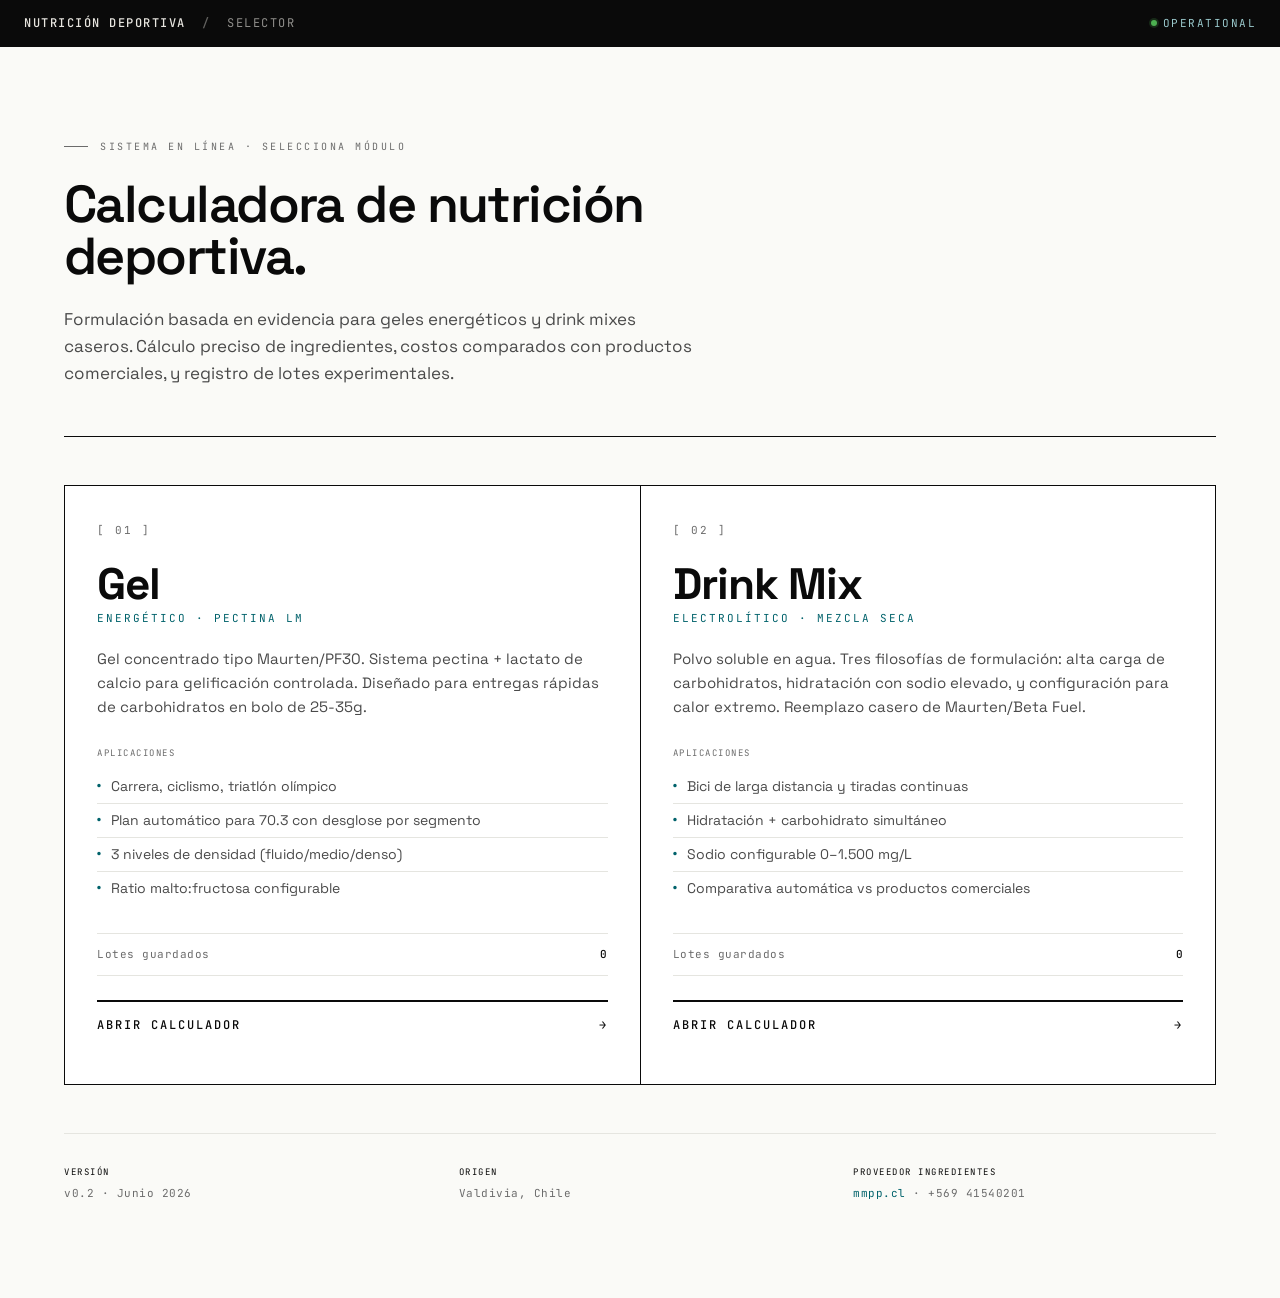
==== commit 2ffefab9: "Add files via upload Refactor: nuevo design system + drink mix + selector" ====
--- a/index.html
+++ b/index.html
@@ -3,410 +3,303 @@
 <head>
 <meta charset="UTF-8">
 <meta name="viewport" content="width=device-width, initial-scale=1.0">
-<title>Gel Calculator Pro</title>
-<link href="https://fonts.googleapis.com/css2?family=DM+Sans:wght@400;500;600;700&family=DM+Mono:wght@400;500&display=swap" rel="stylesheet">
+<title>Nutrición Deportiva · Selector</title>
+<link rel="preconnect" href="https://fonts.googleapis.com">
+<link rel="preconnect" href="https://fonts.gstatic.com" crossorigin>
+<link href="https://fonts.googleapis.com/css2?family=Space+Grotesk:wght@400;500;600;700&family=JetBrains+Mono:wght@400;500;600&display=swap" rel="stylesheet">
+<link rel="stylesheet" href="styles.css">
 <style>
-:root{--bg:#fafaf8;--sf:#fff;--sf2:#f3f2ee;--bd:rgba(0,0,0,.1);--bd2:rgba(0,0,0,.18);--tx:#1a1a1a;--t2:#6b6b65;--t3:#9c9c94;--ac:#1D9E75;--ab:#E1F5EE;--ad:#0F6E56;--wr:#993C1D;--wb:#FAECE7;--bl:#378ADD;--bb:#E6F1FB;--r:10px;--rs:6px;--f:'DM Sans',system-ui,sans-serif;--m:'DM Mono',monospace}
-@media(prefers-color-scheme:dark){:root{--bg:#1a1a1a;--sf:#242422;--sf2:#2c2c2a;--bd:rgba(255,255,255,.1);--bd2:rgba(255,255,255,.18);--tx:#e8e8e4;--t2:#a0a098;--t3:#6b6b65;--ac:#5DCAA5;--ab:#0a2e22;--ad:#9FE1CB;--wr:#F0997B;--wb:#2e1a12;--bl:#6AABEE;--bb:#1a2a3a}}
-*{margin:0;padding:0;box-sizing:border-box}
-body{font-family:var(--f);background:var(--bg);color:var(--tx);line-height:1.5;-webkit-font-smoothing:antialiased}
-.wrap{max-width:660px;margin:0 auto;padding:20px 16px 60px}
-.hdr{margin-bottom:20px}
-.hdr-l{font-size:11px;font-weight:500;text-transform:uppercase;letter-spacing:.12em;color:var(--t3);margin-bottom:3px}
-.hdr-t{font-size:22px;font-weight:700}
-.hdr-s{font-size:13px;color:var(--t2);margin-top:2px}
-.tabs{display:flex;gap:0;margin-bottom:20px;border-bottom:1.5px solid var(--bd);overflow-x:auto}
-.tab{padding:8px 16px;font-size:13px;font-weight:500;font-family:var(--f);cursor:pointer;border:none;background:none;color:var(--t3);border-bottom:2px solid transparent;margin-bottom:-1.5px;transition:all .15s;white-space:nowrap}
-.tab.on{color:var(--ad);border-bottom-color:var(--ac)}
-.tab:hover:not(.on){color:var(--t2)}
-.panel{display:none}.panel.on{display:block}
-.sec{margin-bottom:20px}
-.sec-l{font-size:11px;font-weight:500;text-transform:uppercase;letter-spacing:.1em;color:var(--t3);margin-bottom:8px}
-.sec-t{font-size:15px;font-weight:600;margin-bottom:8px}
-.dv{border:none;border-top:.5px solid var(--bd);margin:20px 0}
-.tog{display:flex;gap:6px}
-.tbtn{flex:1;padding:8px;font-size:13px;font-weight:500;font-family:var(--f);border:.5px solid var(--bd2);border-radius:var(--rs);cursor:pointer;background:var(--sf);color:var(--t2);text-align:center;transition:all .15s}
-.tbtn.on{border:1.5px solid var(--ac);background:var(--ab);color:var(--ad)}
-.dg{display:grid;grid-template-columns:1fr 1fr 1fr;gap:6px}
-.dbtn{padding:10px 6px;border-radius:var(--rs);cursor:pointer;text-align:center;font-family:var(--f);border:.5px solid var(--bd);background:var(--sf);transition:all .15s}
-.dbtn.on{border:1.5px solid var(--ac);background:var(--ab)}
-.dbtn .dl{font-size:13px;font-weight:500}.dbtn.on .dl{color:var(--ad)}
-.dbtn .dd{font-size:11px;color:var(--t3)}.dbtn.on .dd{color:var(--ad)}
-.sg{margin-bottom:12px}
-.sh{display:flex;justify-content:space-between;align-items:baseline;margin-bottom:4px}
-.sl{font-size:13px;color:var(--t2)}.sv{font-family:var(--m);font-size:14px;font-weight:500}
-.ss{font-size:11px;color:var(--t3);margin-top:2px}
-input[type=range]{width:100%;height:4px;-webkit-appearance:none;appearance:none;background:var(--sf2);border-radius:2px;outline:none;cursor:pointer}
-input[type=range]::-webkit-slider-thumb{-webkit-appearance:none;width:20px;height:20px;border-radius:50%;background:var(--ac);border:2px solid var(--sf);box-shadow:0 1px 4px rgba(0,0,0,.2);cursor:pointer}
-input[type=range]::-moz-range-thumb{width:20px;height:20px;border-radius:50%;background:var(--ac);border:2px solid var(--sf);box-shadow:0 1px 4px rgba(0,0,0,.2);cursor:pointer}
-.presets{display:flex;flex-wrap:wrap;gap:6px;margin-bottom:12px}
-.pbtn{font-size:12px;padding:5px 10px;border-radius:var(--rs);cursor:pointer;font-family:var(--f);font-weight:500;border:.5px solid var(--bd);background:var(--sf2);color:var(--t2);transition:all .15s}
-.pbtn.on{border:1.5px solid var(--ac);background:var(--ab);color:var(--ad)}
-.ar{display:flex;align-items:center;gap:10px;padding:10px 14px;background:var(--sf);border:.5px solid var(--bd);border-radius:var(--rs);margin-bottom:8px}
-.ar.on{border-color:var(--ac);background:var(--ab)}
-.atg{width:40px;height:22px;border-radius:11px;background:var(--sf2);border:.5px solid var(--bd2);position:relative;cursor:pointer;transition:background .2s;flex-shrink:0}
-.atg.on{background:var(--ac);border-color:var(--ac)}
-.atg .kn{width:16px;height:16px;border-radius:50%;background:#fff;position:absolute;top:2.5px;left:3px;transition:transform .2s;box-shadow:0 1px 2px rgba(0,0,0,.15)}
-.atg.on .kn{transform:translateX(17px)}
-.ai{flex:1;min-width:0}.an{font-size:13px;font-weight:500}.adesc{font-size:11px;color:var(--t3)}
-.asl{width:80px;flex-shrink:0}
-.avl{font-family:var(--m);font-size:13px;font-weight:500;min-width:50px;text-align:right;flex-shrink:0}
-.cards{display:grid;grid-template-columns:repeat(auto-fit,minmax(120px,1fr));gap:8px;margin-bottom:16px}
-.card{background:var(--sf2);border-radius:var(--rs);padding:10px 14px}
-.card .cl{font-size:10px;font-weight:500;text-transform:uppercase;letter-spacing:.1em;color:var(--t3)}
-.card .cv{font-family:var(--m);font-size:20px;font-weight:500;margin-top:2px}
-.card .cu{font-size:12px;font-weight:400;color:var(--t2)}
-.tw{border:.5px solid var(--bd);border-radius:var(--r);overflow:hidden}
-.th{display:grid;grid-template-columns:2fr 1fr 1fr;padding:8px 12px;background:var(--sf2);font-size:10px;font-weight:500;text-transform:uppercase;letter-spacing:.06em;color:var(--t3)}
-.tr{display:grid;grid-template-columns:2fr 1fr 1fr;padding:9px 12px;border-top:.5px solid var(--bd)}
-.tr:nth-child(odd){background:var(--sf)}.tr:nth-child(even){background:var(--sf2)}
-.tr.tot{border-top:1.5px solid var(--bd2);background:var(--sf2)}
-.ic{display:flex;align-items:center;gap:8px}
-.id{width:8px;height:8px;border-radius:50%;flex-shrink:0}
-.iname{font-size:13px;font-weight:500}.irole{font-size:11px;color:var(--t3)}
-.vc{text-align:right;font-family:var(--m);font-size:13px;align-self:center}
-.vc.b{font-weight:500;color:var(--ad)}
-.nb{margin-top:12px;background:var(--ab);border-left:3px solid var(--ac);padding:10px 14px}
-.nb p{font-size:13px;color:var(--ad);line-height:1.5;margin:0}
-.tip{background:var(--ab);border-left:3px solid var(--ac);padding:10px 14px;margin:10px 0 14px}
-.tip p{font-size:13px;color:var(--ad);margin:0;line-height:1.5}
-.warn{background:var(--wb);border-left:3px solid var(--wr);padding:10px 14px;margin:10px 0 14px}
-.warn p{font-size:13px;color:var(--wr);margin:0;line-height:1.5}
-.step{display:flex;gap:12px;margin-bottom:12px;align-items:flex-start}
-.snum{min-width:28px;height:28px;border-radius:50%;background:var(--ab);border:1.5px solid var(--ac);display:flex;align-items:center;justify-content:center;font-size:13px;font-weight:500;color:var(--ad);flex-shrink:0;margin-top:2px}
-.sbody{font-size:14px;color:var(--tx);line-height:1.65}
-.snote{font-size:12px;color:var(--t2);margin-top:4px;line-height:1.5}
-.ig{display:grid;grid-template-columns:repeat(auto-fill,minmax(140px,1fr));gap:8px;margin-bottom:16px}
-.igc{background:var(--sf2);border-radius:var(--rs);padding:10px 14px}
-.iga{font-size:18px;font-weight:500}.ign{font-size:12px;color:var(--t2)}.igr{font-size:11px;color:var(--t3)}
-.tag{display:inline-block;font-size:10px;padding:2px 7px;border-radius:var(--rs);font-weight:500;margin-left:4px;vertical-align:middle}
-.tag-w{background:var(--wb);color:var(--wr)}.tag-g{background:var(--ab);color:var(--ad)}
-.rc{background:var(--sf);border:.5px solid var(--bd);border-radius:var(--rs);padding:14px;margin-bottom:10px}
-.rc-t{font-size:14px;font-weight:600;margin-bottom:6px}
-.rc-b{font-size:13px;color:var(--t2);line-height:1.6}
-.two{display:grid;grid-template-columns:1fr 1fr;gap:12px}
-.plan-seg{background:var(--sf);border:.5px solid var(--bd);border-radius:var(--rs);padding:12px 14px;margin-bottom:8px}
-.ps-h{display:flex;justify-content:space-between;align-items:center;margin-bottom:6px}
-.ps-t{font-size:14px;font-weight:600}
-.ps-v{font-family:var(--m);font-size:13px;color:var(--ad);font-weight:500}
-.ps-d{font-size:12px;color:var(--t2);line-height:1.5}
-@media(max-width:480px){.two{grid-template-columns:1fr}.cards{grid-template-columns:1fr 1fr}}
-@media print{.no-print{display:none!important}.wrap{padding:10px 0;max-width:100%}}
+  /* Selector-specific styles */
+  .hero {
+    padding: 60px 0 48px;
+    border-bottom: 1px solid var(--ink);
+    margin-bottom: 48px;
+  }
+  .hero .system-line {
+    font-family: var(--font-mono);
+    font-size: 10px;
+    letter-spacing: 2.5px;
+    text-transform: uppercase;
+    color: var(--muted);
+    margin-bottom: 24px;
+    display: flex;
+    align-items: center;
+    gap: 12px;
+  }
+  .hero .system-line::before {
+    content: "";
+    display: inline-block;
+    width: 24px; height: 1px;
+    background: var(--muted);
+  }
+  .hero h1 {
+    font-family: var(--font-sans);
+    font-weight: 600;
+    font-size: 52px;
+    line-height: 1;
+    letter-spacing: -0.03em;
+    margin-bottom: 24px;
+    max-width: 800px;
+  }
+  .hero p {
+    font-size: 17px;
+    color: var(--ink-soft);
+    max-width: 640px;
+    line-height: 1.6;
+  }
+
+  .selector-grid {
+    display: grid;
+    grid-template-columns: 1fr 1fr;
+    gap: 1px;
+    background: var(--ink);
+    border: 1px solid var(--ink);
+    margin-bottom: 48px;
+  }
+  .selector-card {
+    background: var(--surface);
+    padding: 36px 32px;
+    text-decoration: none;
+    color: var(--ink);
+    display: flex;
+    flex-direction: column;
+    transition: background 0.15s;
+    cursor: pointer;
+    position: relative;
+  }
+  .selector-card:hover {
+    background: #F4F2EB;
+  }
+  .selector-card .num {
+    font-family: var(--font-mono);
+    font-size: 11px;
+    letter-spacing: 2px;
+    color: var(--muted);
+    margin-bottom: 24px;
+  }
+  .selector-card h2 {
+    font-family: var(--font-sans);
+    font-weight: 700;
+    font-size: 44px;
+    letter-spacing: -0.02em;
+    line-height: 1;
+    margin-bottom: 4px;
+  }
+  .selector-card .subtitle {
+    font-family: var(--font-mono);
+    font-size: 11px;
+    letter-spacing: 2px;
+    text-transform: uppercase;
+    color: var(--accent);
+    margin-bottom: 20px;
+  }
+  .selector-card .desc {
+    font-size: 15px;
+    color: var(--ink-soft);
+    line-height: 1.6;
+    margin-bottom: 28px;
+  }
+  .selector-card .features-label {
+    font-family: var(--font-mono);
+    font-size: 9px;
+    letter-spacing: 1.5px;
+    text-transform: uppercase;
+    color: var(--muted);
+    margin-bottom: 10px;
+  }
+  .selector-card ul {
+    list-style: none;
+    margin-bottom: 28px;
+  }
+  .selector-card li {
+    padding: 6px 0;
+    font-size: 14px;
+    color: var(--ink-soft);
+    border-bottom: 1px solid var(--hairline);
+    display: flex;
+    align-items: baseline;
+    gap: 10px;
+  }
+  .selector-card li:last-child { border-bottom: none; }
+  .selector-card li::before {
+    content: "·";
+    color: var(--accent);
+    font-weight: bold;
+    font-size: 18px;
+    line-height: 1;
+  }
+  .selector-card .meta-row {
+    display: flex;
+    justify-content: space-between;
+    padding: 12px 0;
+    border-top: 1px solid var(--hairline);
+    border-bottom: 1px solid var(--hairline);
+    font-family: var(--font-mono);
+    font-size: 11px;
+    color: var(--muted);
+    margin-bottom: 24px;
+    letter-spacing: 0.5px;
+  }
+  .selector-card .meta-row strong {
+    color: var(--ink);
+    font-weight: 500;
+  }
+  .selector-card .cta {
+    margin-top: auto;
+    padding: 14px 0;
+    border-top: 2px solid var(--ink);
+    font-family: var(--font-mono);
+    font-size: 12px;
+    letter-spacing: 2px;
+    text-transform: uppercase;
+    font-weight: 500;
+    display: flex;
+    justify-content: space-between;
+    align-items: center;
+  }
+  .selector-card .cta .arrow {
+    transition: transform 0.2s;
+  }
+  .selector-card:hover .cta .arrow {
+    transform: translateX(4px);
+  }
+
+  .footer-info {
+    padding: 32px 0 16px;
+    border-top: 1px solid var(--hairline);
+    display: grid;
+    grid-template-columns: repeat(3, 1fr);
+    gap: 32px;
+    font-family: var(--font-mono);
+    font-size: 11px;
+    color: var(--muted);
+    letter-spacing: 0.5px;
+  }
+  .footer-info .label {
+    font-size: 9px;
+    letter-spacing: 1.5px;
+    text-transform: uppercase;
+    color: var(--ink);
+    margin-bottom: 6px;
+    display: block;
+  }
+  .footer-info a {
+    color: var(--accent);
+    text-decoration: none;
+  }
+  .footer-info a:hover { text-decoration: underline; }
+
+  @media (max-width: 800px) {
+    .hero h1 { font-size: 36px; }
+    .hero { padding: 40px 0 32px; margin-bottom: 32px; }
+    .selector-grid { grid-template-columns: 1fr; }
+    .selector-card h2 { font-size: 36px; }
+    .footer-info { grid-template-columns: 1fr; gap: 20px; }
+  }
 </style>
 </head>
 <body>
-<div class="wrap">
-<div class="hdr">
-<div class="hdr-l">Gel Calculator Pro</div>
-<div class="hdr-t">Gel energético casero</div>
-<div class="hdr-s">Calculadora · preparación · recomendaciones</div>
-</div>
-
-<div class="tabs no-print">
-<button class="tab on" onclick="showTab(0)">Calculadora</button>
-<button class="tab" onclick="showTab(1)">Preparación</button>
-<button class="tab" onclick="showTab(2)">Tips</button>
-</div>
-
-<!-- TAB 0: CALCULADORA -->
-<div class="panel on" id="p0">
-<div class="sec no-print"><div class="tog" id="modeToggle"></div></div>
-
-<div class="sec no-print" id="actSec" style="display:none">
-<div class="sec-l">Datos del atleta</div>
-<div class="two">
-<div class="sg"><div class="sh"><span class="sl">Peso corporal</span><span class="sv" id="weightVal"></span></div><input type="range" min="45" max="120" step="1" id="weightSlider"></div>
-<div class="sg"><div class="sh"><span class="sl">Actividad</span></div>
-<div class="tog" id="actToggle" style="margin-top:4px">
-<button class="tbtn on" onclick="setActType('run',this)">Carrera</button>
-<button class="tbtn" onclick="setActType('bike',this)">Ciclismo</button>
-<button class="tbtn" onclick="setActType('tri',this)">70.3</button>
-</div></div>
-</div>
-<div id="actInputs"></div>
-<div class="sec-l" style="margin-top:14px">O usa un preset</div>
-<div class="presets" id="presets"></div>
-</div>
-
-<div class="sec no-print" id="dirSec">
-<div class="sg"><div class="sh"><span class="sl">Cantidad de geles</span><span class="sv" id="gelCountVal"></span></div>
-<input type="range" min="1" max="30" step="1" id="gelCountSlider"></div>
-</div>
-
-<hr class="dv no-print">
-
-<div class="sec no-print">
-<div class="sec-l">Fórmula del gel</div>
-<div class="sg"><div class="sh"><span class="sl">Carbohidratos por gel</span><span class="sv" id="cpgVal"></span></div>
-<input type="range" min="20" max="45" step="1" id="cpgSlider"></div>
-<div class="sg"><div class="sh"><span class="sl">Ratio malto : fructosa</span><span class="sv" id="ratVal"></span></div>
-<input type="range" min="50" max="80" step="1" id="ratSlider"><div class="ss" id="ratSub"></div></div>
-</div>
-
-<div class="sec no-print">
-<div class="sec-l">Densidad</div>
-<div class="dg" id="denGrid"></div>
-</div>
-
-<div class="sec no-print">
-<div class="sec-l">Aditivos opcionales</div>
-<div class="ar" id="arSod">
-<div class="atg" id="sodTog" onclick="togAddon('sod')"><div class="kn"></div></div>
-<div class="ai"><div class="an">Sodio</div><div class="adesc">Citrato de sodio</div></div>
-<input type="range" class="asl" min="100" max="300" step="25" id="sodSl" disabled>
-<div class="avl" id="sodVl">—</div>
-</div>
-<div class="ar" id="arCaf">
-<div class="atg" id="cafTog" onclick="togAddon('caf')"><div class="kn"></div></div>
-<div class="ai"><div class="an">Cafeína</div><div class="adesc">Cafeína anhidra</div></div>
-<input type="range" class="asl" min="25" max="75" step="5" id="cafSl" disabled>
-<div class="avl" id="cafVl">—</div>
-</div>
-</div>
-
-<div id="recoBox" style="display:none"></div>
-<hr class="dv">
-<div id="summaryCards" class="cards"></div>
-<div id="ingTable" class="tw"></div>
-<div id="timingNote"></div>
-</div>
-
-<!-- TAB 1: PREPARACIÓN -->
-<div class="panel" id="p1">
-<div class="sec">
-<div class="sec-t">Ingredientes (1 gel denso con sodio)</div>
-<div class="ig">
-<div class="igc"><div class="iga">20 g</div><div class="ign">Maltodextrina</div><div class="igr">carb base</div></div>
-<div class="igc"><div class="iga">10 g</div><div class="ign">Fructosa</div><div class="igr">carb secundario</div></div>
-<div class="igc"><div class="iga">1,1 g</div><div class="ign">Pectina</div><div class="igr">espesante</div></div>
-<div class="igc"><div class="iga">16,5 g</div><div class="ign">Agua</div><div class="igr">fase líquida</div></div>
-<div class="igc"><div class="iga">0,2 g</div><div class="ign">Ácido cítrico <span class="tag tag-w">al final</span></div><div class="igr">acidez</div></div>
-<div class="igc"><div class="iga">0,18 g</div><div class="ign">Lactato de calcio <span class="tag tag-w">al final</span></div><div class="igr">estructura</div></div>
-<div class="igc"><div class="iga">0,77 g</div><div class="ign">Citrato de sodio <span class="tag tag-g">opcional</span></div><div class="igr">~200 mg sodio</div></div>
-<div class="igc"><div class="iga">0,04 g</div><div class="ign">Cafeína anhidra <span class="tag tag-g">opcional</span></div><div class="igr">40 mg</div></div>
-</div>
-<div class="tip"><p>Sin conservantes. Consumir dentro de 24 horas. Mantener refrigerado.</p></div>
-</div>
-
-<div class="sec">
-<div class="sec-l">Equipamiento</div>
-<div style="display:flex;flex-wrap:wrap;gap:6px;margin-bottom:16px">
-<span style="font-size:12px;color:var(--t2);background:var(--sf2);border:.5px solid var(--bd);border-radius:var(--rs);padding:4px 10px">Balanza 0,1 g</span>
-<span style="font-size:12px;color:var(--t2);background:var(--sf2);border:.5px solid var(--bd);border-radius:var(--rs);padding:4px 10px">Vaso 150 ml</span>
-<span style="font-size:12px;color:var(--t2);background:var(--sf2);border:.5px solid var(--bd);border-radius:var(--rs);padding:4px 10px">Microondas u olla</span>
-<span style="font-size:12px;color:var(--t2);background:var(--sf2);border:.5px solid var(--bd);border-radius:var(--rs);padding:4px 10px">Minipimer</span>
-<span style="font-size:12px;color:var(--t2);background:var(--sf2);border:.5px solid var(--bd);border-radius:var(--rs);padding:4px 10px">Colador fino</span>
-<span style="font-size:12px;color:var(--t2);background:var(--sf2);border:.5px solid var(--bd);border-radius:var(--rs);padding:4px 10px">Sachet o soft flask</span>
-<span style="font-size:12px;color:var(--t2);background:var(--sf2);border:.5px solid var(--bd);border-radius:var(--rs);padding:4px 10px">2 tacitas extra</span>
-</div>
-</div>
-<hr class="dv">
-
-<div class="sec">
-<div class="sec-l">Paso 1 — Premezcla seca</div>
-<div class="step"><div class="snum">1</div><div>
-<div class="sbody">Pesa y mezcla <strong>en seco</strong>: maltodextrina + fructosa + pectina.</div>
-<div class="snote">Revuelve mínimo 1 minuto con cuchara o tenedor. La maltodextrina y fructosa dispersan la pectina entre el polvo, impidiendo que forme grumos al contacto con el agua. Este paso es el más importante de toda la receta.</div>
-</div></div>
-<div class="tip"><p>Si la pectina viene apelmazada en la bolsa, tamízala sola antes de pesarla.</p></div>
-</div>
-
-<div class="sec">
-<div class="sec-l">Paso 2 — Agua caliente</div>
-<div class="step"><div class="snum">2</div><div>
-<div class="sbody">Calienta el agua a <strong>70–80 °C</strong>. No necesita hervir — bien caliente, sin burbujear.</div>
-<div class="snote">Microondas: 25–30 seg en taza pequeña. Olla: fuego medio hasta vapor visible.</div>
-</div></div>
-<div class="warn"><p>⚠️ No disuelvas el lactato de calcio ni el ácido cítrico en el agua todavía. Hacerlo gelifica la pectina instantáneamente al contacto y genera grumos. Siempre van al final.</p></div>
-</div>
-
-<div class="sec">
-<div class="sec-l">Paso 3 — Hidratar la pectina</div>
-<div class="step"><div class="snum">3</div><div>
-<div class="sbody">Con el minipimer encendido dentro del agua caliente, agrega la premezcla seca <strong>en lluvia lenta</strong>.</div>
-<div class="snote">Espolvorea poco a poco con la otra mano. Nunca todo de golpe. La agitación mecánica dispersa la pectina sin que se aglomere.</div>
-</div></div>
-<div class="step"><div class="snum">4</div><div>
-<div class="sbody">Bate a velocidad alta durante <strong>1–2 minutos continuos</strong>. Mantén a 75–80 °C.</div>
-<div class="snote">Sin minipimer: batir con fuerza en movimiento circular y cruzando en "8". Debe verse homogénea, sin trozos.</div>
-</div></div>
-</div>
-
-<div class="sec">
-<div class="sec-l">Paso 4 — Ácido y calcio al final</div>
-<div class="step"><div class="snum">5</div><div>
-<div class="sbody">En una tacita, disuelve <strong>ácido cítrico + citrato de sodio</strong> (+ cafeína si aplica) en ~1 g de agua. Agrega y bate 20 seg.</div>
-</div></div>
-<div class="step"><div class="snum">6</div><div>
-<div class="sbody">En otra tacita, disuelve <strong>lactato de calcio</strong> en ~1 g de agua. Agrega y bate 20 seg.</div>
-<div class="snote">Este ingrediente dispara la gelificación. La mezcla empezará a espesar. Por eso entra al último.</div>
-</div></div>
-</div>
-
-<div class="sec">
-<div class="sec-l">Paso 5 — Reposo y envasado</div>
-<div class="step"><div class="snum">7</div><div>
-<div class="sbody">Reposa <strong>20–30 min a temperatura ambiente</strong>. No refrigerar directo.</div>
-<div class="snote">La red pectina-calcio se forma uniformemente. Frío directo puede dejar zonas con texturas distintas.</div>
-</div></div>
-<div class="step"><div class="snum">8</div><div>
-<div class="sbody">Pasa por <strong>colador fino</strong> al sachet o soft flask.</div>
-<div class="snote">Atrapa cualquier microgrumo residual.</div>
-</div></div>
-<div class="step"><div class="snum">9</div><div>
-<div class="sbody">Refrigera. <strong>Consumir dentro de 24 horas.</strong></div>
-</div></div>
-</div>
-
-<hr class="dv">
-<div class="sec">
-<div class="sec-l">Solución de problemas</div>
-<div class="ig">
-<div class="igc"><div style="font-size:13px;font-weight:500;margin-bottom:4px">Muy líquido</div><div style="font-size:12px;color:var(--t2)">Baja 1–2 g de agua.</div></div>
-<div class="igc"><div style="font-size:13px;font-weight:500;margin-bottom:4px">Muy firme</div><div style="font-size:12px;color:var(--t2)">Sube 1–2 g de agua.</div></div>
-<div class="igc"><div style="font-size:13px;font-weight:500;margin-bottom:4px">Tiene grumos</div><div style="font-size:12px;color:var(--t2)">Revisa el orden: ácido y calcio siempre al final.</div></div>
-<div class="igc"><div style="font-size:13px;font-weight:500;margin-bottom:4px">Sin minipimer</div><div style="font-size:12px;color:var(--t2)">Mezcla en frío, refrigera 8–12 h.</div></div>
-</div>
-</div>
-</div>
-
-<!-- TAB 2: TIPS -->
-<div class="panel" id="p2">
-<div class="rc"><div class="rc-t">🧪 Testeo progresivo</div><div class="rc-b">Nunca uses un gel en competencia sin haberlo probado en entrenamiento. Secuencia: 1) prueba en reposo (sabor/textura), 2) prueba en bici Z2, 3) prueba en bici a ritmo de carrera, 4) prueba en brick (bici+carrera), 5) simulación completa. Cambiar solo una variable por tanda.</div></div>
-<div class="rc"><div class="rc-t">🫁 Entrenamiento intestinal</div><div class="rc-b">El transportador SGLT1 se regula al alza con exposición repetida. Incluir geles en entrenamiento al menos 8–10 semanas antes de la carrera. Comenzar con 30–40 g/h e incrementar progresivamente. Mínimo 2 sesiones/semana con ingesta de carbos durante el ejercicio.</div></div>
-<div class="rc"><div class="rc-t">⏱️ Timing de ingesta</div><div class="rc-b">No más de 1 gel cada 15–20 min. Siempre con 100–150 mL de agua. En triatlón: primer gel en T1 (salida del agua), fueling principal en bici, reducir frecuencia en carrera. Geles con cafeína solo en los últimos 60–90 min.</div></div>
-<div class="rc"><div class="rc-t">🚴 Bici vs 🏃 Carrera</div><div class="rc-b">La tolerancia GI es mejor en bici (menor impacto mecánico, mejor flujo intestinal). Gel denso en bici, gel fluido en carrera. Reducir carbos/hora un 20–30% en carrera respecto a bici.</div></div>
-<div class="rc"><div class="rc-t">☕ Cafeína</div><div class="rc-b">Dosis efectiva: 3–6 mg/kg total durante el evento. No todos los geles deben llevar cafeína — reservar para los últimos 2–3 geles. No usar en entrenamiento salvo simulaciones. Considerar café pre-carrera en el total. Pesar con balanza de 0,01 g.</div></div>
-<div class="rc"><div class="rc-t">🧂 Sodio</div><div class="rc-b">Co-transporta con glucosa en el SGLT1, mejorando absorción. 150–250 mg por gel es el rango estándar. Si ya tomas bebida isotónica, puedes reducirlo. En calor o alta sudoración, subir a 250–300 mg.</div></div>
-<div class="rc"><div class="rc-t">📐 Ratio malto : fructosa</div><div class="rc-b">2:1 funciona bien hasta 80 g/h. Para >90 g/h, 1:0.8 puede mejorar oxidación exógena. El 1:0.8 queda más dulce — el ácido cítrico contrarresta. No cambiar sin testear.</div></div>
-<div class="rc"><div class="rc-t">❄️ Sin conservante</div><div class="rc-b">Sin sorbato, consumir dentro de 24h refrigerado. Preparar la víspera de la carrera o entreno. Transportar en bolsa térmica si hace calor. Descartar ante cambio de olor, color o textura.</div></div>
-<div class="rc"><div class="rc-t">💧 Osmolalidad</div><div class="rc-b">Un gel es hipertónico: atrae agua al intestino. Si no lo tomas con agua, el efecto osmótico se amplifica y puede causar náuseas o diarrea. Versión densa es más hipertónica que la fluida. Nunca tomar gel sin agua.</div></div>
-</div>
-
-</div>
+
+<header>
+  <div class="brand">
+    <span>Nutrición Deportiva</span>
+    <span class="sep">/</span>
+    <span class="sub">Selector</span>
+  </div>
+  <div class="status">
+    <span class="dot"></span>
+    <span>Operational</span>
+  </div>
+</header>
+
+<main>
+
+  <section class="hero">
+    <div class="system-line">Sistema en línea · Selecciona módulo</div>
+    <h1>Calculadora de nutrición deportiva.</h1>
+    <p>Formulación basada en evidencia para geles energéticos y drink mixes caseros. Cálculo preciso de ingredientes, costos comparados con productos comerciales, y registro de lotes experimentales.</p>
+  </section>
+
+  <section class="selector-grid">
+
+    <a href="gel.html" class="selector-card">
+      <div class="num">[ 01 ]</div>
+      <h2>Gel</h2>
+      <div class="subtitle">Energético · Pectina LM</div>
+      <div class="desc">Gel concentrado tipo Maurten/PF30. Sistema pectina + lactato de calcio para gelificación controlada. Diseñado para entregas rápidas de carbohidratos en bolo de 25-35g.</div>
+
+      <div class="features-label">Aplicaciones</div>
+      <ul>
+        <li>Carrera, ciclismo, triatlón olímpico</li>
+        <li>Plan automático para 70.3 con desglose por segmento</li>
+        <li>3 niveles de densidad (fluido/medio/denso)</li>
+        <li>Ratio malto:fructosa configurable</li>
+      </ul>
+
+      <div class="meta-row">
+        <span>Lotes guardados</span>
+        <strong id="gelBatchCount">0</strong>
+      </div>
+
+      <div class="cta">
+        <span>Abrir calculador</span>
+        <span class="arrow">→</span>
+      </div>
+    </a>
+
+    <a href="drinkmix.html" class="selector-card">
+      <div class="num">[ 02 ]</div>
+      <h2>Drink Mix</h2>
+      <div class="subtitle">Electrolítico · Mezcla seca</div>
+      <div class="desc">Polvo soluble en agua. Tres filosofías de formulación: alta carga de carbohidratos, hidratación con sodio elevado, y configuración para calor extremo. Reemplazo casero de Maurten/Beta Fuel.</div>
+
+      <div class="features-label">Aplicaciones</div>
+      <ul>
+        <li>Bici de larga distancia y tiradas continuas</li>
+        <li>Hidratación + carbohidrato simultáneo</li>
+        <li>Sodio configurable 0–1.500 mg/L</li>
+        <li>Comparativa automática vs productos comerciales</li>
+      </ul>
+
+      <div class="meta-row">
+        <span>Lotes guardados</span>
+        <strong id="dmBatchCount">0</strong>
+      </div>
+
+      <div class="cta">
+        <span>Abrir calculador</span>
+        <span class="arrow">→</span>
+      </div>
+    </a>
+
+  </section>
+
+  <div class="footer-info">
+    <div>
+      <span class="label">Versión</span>
+      v0.2 · Junio 2026
+    </div>
+    <div>
+      <span class="label">Origen</span>
+      Valdivia, Chile
+    </div>
+    <div>
+      <span class="label">Proveedor ingredientes</span>
+      <a href="https://mmpp.cl" target="_blank" rel="noopener">mmpp.cl</a> · +569 41540201
+    </div>
+  </div>
+
+</main>
 
 <script>
-const DENS=[{key:'fluido',label:'Fluido',desc:'Gel líquido',pec:.5,agua:20,lac:.1},{key:'medio',label:'Medio',desc:'Balance',pec:.8,agua:18,lac:.15},{key:'denso',label:'Denso',desc:'Tipo miel',pec:1.1,agua:16.5,lac:.18}];
-const PRESETS=[{label:'Entreno largo',hours:2.5,carbs:60},{label:'70.3 bike',hours:2.4,carbs:80},{label:'70.3 run',hours:1.6,carbs:60},{label:'70.3 completo',hours:4.5,carbs:70},{label:'Fondo ciclismo',hours:3.5,carbs:75},{label:'Maratón',hours:3.5,carbs:60}];
-const COL={mal:'#1D9E75',fru:'#378ADD',pec:'#D85A30',agu:'#5DCAA5',aci:'#BA7517',lac:'#D4537E',cit:'#7F77DD',caf:'#993556'};
-const fm=n=>{if(n>=100)return Math.round(n).toLocaleString('es-CL');if(n>=10)return n.toFixed(1);if(n>=1)return n.toFixed(1);return n.toFixed(2)};
-const fmP=v=>{let m=Math.floor(v),s=Math.round((v%1)*60);return m+':'+String(s).padStart(2,'0')};
-
-let S={mode:'directo',gelCount:6,den:'denso',preset:-1,hours:2.5,carbsHr:60,cpg:30,maltPct:67,sod:true,sodMg:200,caf:false,cafMg:40,weight:65,actType:'run',runDist:21.1,runPace:4.5,bikeDist:90,bikeSpd:30,triRunPace:4.5,triBikeSpd:30};
-
-function showTab(i){document.querySelectorAll('.tab').forEach((t,j)=>t.classList.toggle('on',j===i));document.querySelectorAll('.panel').forEach((p,j)=>p.classList.toggle('on',j===i));}
-function setMode(m){S.mode=m;S.preset=-1;render();renderMode();}
-function setDen(d){S.den=d;render();}
-function setActType(t,el){S.actType=t;S.preset=-1;document.querySelectorAll('#actToggle .tbtn').forEach(b=>b.classList.remove('on'));el.classList.add('on');render();}
-function applyPreset(i){S.hours=PRESETS[i].hours;S.carbsHr=PRESETS[i].carbs;S.preset=i;S.mode='actividad';render();renderMode();}
-function togAddon(a){if(a==='sod')S.sod=!S.sod;if(a==='caf')S.caf=!S.caf;render();}
-function getDen(){return DENS.find(d=>d.key===S.den);}
-
-function calcAct(){
-if(S.actType==='run'){let dur=S.runDist*S.runPace/60;let rc=dur<1?30:dur<2?50:dur<3?65:80;return{dur,rc,seg:null};}
-if(S.actType==='bike'){let dur=S.bikeDist/S.bikeSpd;let rc=dur<1?30:dur<2?60:dur<3?75:85;return{dur,rc,seg:null};}
-if(S.actType==='tri'){
-let bd=90/S.triBikeSpd,rd=21.1*S.triRunPace/60,td=bd+rd+10/60;
-let bc=bd<2?65:80,rrc=rd<1.5?50:60;
-return{dur:td,rc:Math.round((bd*bc+rd*rrc)/(bd+rd)),seg:{bd,rd,bc,rrc,bg:Math.ceil(bd*bc/S.cpg),rg:Math.ceil(rd*rrc/S.cpg),t1:1}};}
-}
-
-function getGels(){
-if(S.mode==='directo')return S.gelCount;
-if(S.preset>=0)return Math.ceil(S.hours*S.carbsHr/S.cpg);
-let a=calcAct();
-if(a.seg)return a.seg.bg+a.seg.rg+a.seg.t1;
-return Math.ceil(a.dur*S.carbsHr/S.cpg);
-}
-
-function getIng(){
-let d=getDen(),mal=S.cpg*S.maltPct/100,fru=S.cpg*(100-S.maltPct)/100;
-let items=[{k:'mal',l:'Maltodextrina',r:'carb base',g:mal},{k:'fru',l:'Fructosa',r:'carb secundario',g:fru},{k:'pec',l:'Pectina',r:'espesante',g:d.pec},{k:'agu',l:'Agua',r:'fase líquida',g:d.agua},{k:'aci',l:'Ácido cítrico',r:'acidez',g:.2},{k:'lac',l:'Lactato de calcio',r:'estructura',g:d.lac}];
-if(S.sod)items.push({k:'cit',l:'Citrato de sodio',r:S.sodMg+' mg Na',g:S.sodMg/260});
-if(S.caf)items.push({k:'caf',l:'Cafeína anhidra',r:S.cafMg+' mg',g:S.cafMg/1000});
-return items;
-}
-
-function renderMode(){document.getElementById('modeToggle').innerHTML='<button class="tbtn'+(S.mode==='directo'?' on':'')+'" onclick="setMode(\'directo\')">Por cantidad</button><button class="tbtn'+(S.mode==='actividad'?' on':'')+'" onclick="setMode(\'actividad\')">Por actividad</button>';}
-
-function render(){
-let gels=getGels(),items=getIng(),tpg=items.reduce((s,i)=>s+i.g,0),tb=tpg*gels,tc=gels*S.cpg;
-document.getElementById('dirSec').style.display=S.mode==='directo'?'':'none';
-document.getElementById('actSec').style.display=S.mode==='actividad'?'':'none';
-document.getElementById('gelCountVal').textContent=S.gelCount;
-document.getElementById('gelCountSlider').value=S.gelCount;
-document.getElementById('cpgVal').textContent=S.cpg+' g';
-document.getElementById('cpgSlider').value=S.cpg;
-let malG=(S.cpg*S.maltPct/100).toFixed(1),fruG=(S.cpg*(100-S.maltPct)/100).toFixed(1),ratF=S.maltPct/(100-S.maltPct);
-document.getElementById('ratVal').textContent=ratF.toFixed(1)+' : 1';
-document.getElementById('ratSlider').value=S.maltPct;
-document.getElementById('ratSub').textContent=malG+'g malto + '+fruG+'g fructosa';
-document.getElementById('weightVal').textContent=S.weight+' kg';
-document.getElementById('weightSlider').value=S.weight;
-
-let aiH='';
-if(S.mode==='actividad'&&S.preset<0){
-if(S.actType==='run')aiH='<div class="two" style="margin-top:10px"><div class="sg"><div class="sh"><span class="sl">Distancia</span><span class="sv">'+S.runDist.toFixed(1)+' km</span></div><input type="range" min="5" max="42.2" step="0.1" value="'+S.runDist+'" oninput="S.runDist=+this.value;render()"></div><div class="sg"><div class="sh"><span class="sl">Ritmo</span><span class="sv">'+fmP(S.runPace)+'/km</span></div><input type="range" min="3.5" max="7" step="0.083" value="'+S.runPace+'" oninput="S.runPace=+this.value;render()"></div></div>';
-else if(S.actType==='bike')aiH='<div class="two" style="margin-top:10px"><div class="sg"><div class="sh"><span class="sl">Distancia</span><span class="sv">'+S.bikeDist+' km</span></div><input type="range" min="20" max="200" step="5" value="'+S.bikeDist+'" oninput="S.bikeDist=+this.value;render()"></div><div class="sg"><div class="sh"><span class="sl">Velocidad</span><span class="sv">'+S.bikeSpd+' km/h</span></div><input type="range" min="20" max="40" step="0.5" value="'+S.bikeSpd+'" oninput="S.bikeSpd=+this.value;render()"></div></div>';
-else if(S.actType==='tri')aiH='<div class="two" style="margin-top:10px"><div class="sg"><div class="sh"><span class="sl">Vel. bici (90 km)</span><span class="sv">'+S.triBikeSpd+' km/h</span></div><input type="range" min="22" max="38" step="0.5" value="'+S.triBikeSpd+'" oninput="S.triBikeSpd=+this.value;render()"></div><div class="sg"><div class="sh"><span class="sl">Ritmo carrera (21,1 km)</span><span class="sv">'+fmP(S.triRunPace)+'/km</span></div><input type="range" min="3.5" max="7" step="0.083" value="'+S.triRunPace+'" oninput="S.triRunPace=+this.value;render()"></div></div>';
-}
-if(S.mode==='actividad'&&S.preset>=0){
-aiH='<div class="two" style="margin-top:10px"><div class="sg"><div class="sh"><span class="sl">Duración</span><span class="sv">'+S.hours.toFixed(1)+'h</span></div><input type="range" min="0.5" max="7" step="0.1" value="'+S.hours+'" oninput="S.hours=+this.value;S.preset=-1;render()"><div class="ss">'+Math.floor(S.hours)+'h '+Math.round((S.hours%1)*60)+'min</div></div><div class="sg"><div class="sh"><span class="sl">Carbos/hora</span><span class="sv">'+S.carbsHr+' g/h</span></div><input type="range" min="30" max="120" step="5" value="'+S.carbsHr+'" oninput="S.carbsHr=+this.value;S.preset=-1;render()"><div class="ss">'+(S.carbsHr<=50?'conservador':S.carbsHr<=70?'estándar':S.carbsHr<=90?'agresivo':'máximo')+'</div></div></div>';
-}
-document.getElementById('actInputs').innerHTML=aiH;
-document.getElementById('presets').innerHTML=PRESETS.map((p,i)=>'<button class="pbtn'+(S.preset===i?' on':'')+'" onclick="applyPreset('+i+')">'+p.label+'</button>').join('');
-document.getElementById('denGrid').innerHTML=DENS.map(d=>'<button class="dbtn'+(S.den===d.key?' on':'')+'" onclick="setDen(\''+d.key+'\')"><div class="dl">'+d.label+'</div><div class="dd">'+d.desc+'</div></button>').join('');
-
-let st=document.getElementById('sodTog'),ct=document.getElementById('cafTog');
-st.classList.toggle('on',S.sod);ct.classList.toggle('on',S.caf);
-document.getElementById('arSod').classList.toggle('on',S.sod);document.getElementById('arCaf').classList.toggle('on',S.caf);
-document.getElementById('sodSl').disabled=!S.sod;document.getElementById('cafSl').disabled=!S.caf;
-document.getElementById('sodSl').value=S.sodMg;document.getElementById('cafSl').value=S.cafMg;
-document.getElementById('sodVl').textContent=S.sod?S.sodMg+' mg':'—';
-document.getElementById('cafVl').textContent=S.caf?S.cafMg+' mg':'—';
-
-// Reco
-let rB=document.getElementById('recoBox');
-if(S.mode==='actividad'){
-let cafT=S.weight*4,cafX=S.weight*6,a=(S.preset<0)?calcAct():null;
-let rH='<div class="sec"><div class="sec-l">Recomendación personalizada</div><div class="cards">';
-rH+='<div class="card"><div class="cl">Cafeína sugerida</div><div class="cv">'+Math.round(cafT)+'–'+Math.round(cafX)+'<span class="cu"> mg</span></div><div class="cu">3–6 mg/kg</div></div>';
-if(S.caf){let cg=Math.round(cafT/S.cafMg);rH+='<div class="card"><div class="cl">Geles con cafeína</div><div class="cv">'+cg+'<span class="cu"> geles</span></div><div class="cu">de '+S.cafMg+' mg c/u</div></div>';}
-if(a&&!a.seg){rH+='<div class="card"><div class="cl">Duración est.</div><div class="cv">'+Math.floor(a.dur)+'h'+Math.round((a.dur%1)*60)+'<span class="cu">min</span></div></div>';rH+='<div class="card"><div class="cl">Carbos/h recom.</div><div class="cv">'+a.rc+'<span class="cu"> g/h</span></div></div>';}
-rH+='</div>';
-if(a&&a.seg){let g=a.seg;
-rH+='<div style="margin-top:12px">';
-rH+='<div class="plan-seg"><div class="ps-h"><div class="ps-t">🏊 Natación</div><div class="ps-v">~33 min</div></div><div class="ps-d">Sin ingesta.</div></div>';
-rH+='<div class="plan-seg"><div class="ps-h"><div class="ps-t">🔄 T1</div><div class="ps-v">1 gel</div></div><div class="ps-d">Al salir del agua, antes de la bici. Estómago vacío = buena absorción.</div></div>';
-rH+='<div class="plan-seg"><div class="ps-h"><div class="ps-t">🚴 Bici (90 km)</div><div class="ps-v">'+g.bg+' geles · '+g.bc+' g/h</div></div><div class="ps-d">'+Math.floor(g.bd)+'h'+Math.round((g.bd%1)*60)+'min a '+S.triBikeSpd+' km/h. Gel denso. 1 cada '+Math.round(g.bd*60/g.bg)+' min.</div></div>';
-rH+='<div class="plan-seg"><div class="ps-h"><div class="ps-t">🏃 Carrera (21,1 km)</div><div class="ps-v">'+g.rg+' geles · '+g.rrc+' g/h</div></div><div class="ps-d">'+Math.floor(g.rd)+'h'+Math.round((g.rd%1)*60)+'min a '+fmP(S.triRunPace)+'/km. Gel fluido.</div></div>';
-let tt=g.t1+g.bg+g.rg;
-rH+='<div class="plan-seg" style="background:var(--ab);border-color:var(--ac)"><div class="ps-h"><div class="ps-t" style="color:var(--ad)">Total</div><div class="ps-v">'+tt+' geles · '+tt*S.cpg+' g carbos</div></div>';
-if(S.caf){let cg=Math.min(3,Math.round(cafT/S.cafMg));rH+='<div class="ps-d" style="color:var(--ad)">'+cg+' con cafeína en los últimos 60–90 min</div>';}
-rH+='</div></div>';}
-rH+='</div>';rB.innerHTML=rH;rB.style.display='';
-}else{rB.style.display='none';}
-
-document.getElementById('summaryCards').innerHTML='<div class="card"><div class="cl">Geles</div><div class="cv">'+gels+'</div></div><div class="card"><div class="cl">Carbos total</div><div class="cv">'+tc+'<span class="cu"> g</span></div></div><div class="card"><div class="cl">Peso batch</div><div class="cv">'+Math.round(tb)+'<span class="cu"> g</span></div></div><div class="card"><div class="cl">Peso/gel</div><div class="cv">'+fm(tpg)+'<span class="cu"> g</span></div></div>';
-
-let rows=items.map(it=>'<div class="tr"><div class="ic"><div class="id" style="background:'+(COL[it.k]||'#888')+'"></div><div><div class="iname">'+it.l+'</div><div class="irole">'+it.r+'</div></div></div><div class="vc">'+fm(it.g)+' g</div><div class="vc b">'+fm(it.g*gels)+' g</div></div>').join('');
-rows+='<div class="tr tot"><div style="font-size:13px;font-weight:500">Total</div><div class="vc" style="font-weight:500">'+fm(tpg)+' g</div><div class="vc b">'+fm(tb)+' g</div></div>';
-document.getElementById('ingTable').innerHTML='<div class="th"><div>Ingrediente</div><div style="text-align:right">Por gel</div><div style="text-align:right">Batch ('+gels+')</div></div>'+rows;
-
-let tn=document.getElementById('timingNote');
-if(S.mode==='actividad'&&S.preset>=0){let tca=Math.round(S.hours*S.carbsHr),intv=gels>1?Math.round(S.hours*60/gels):0;tn.innerHTML='<div class="nb"><p>'+S.hours.toFixed(1)+'h × '+S.carbsHr+' g/h = '+tca+' g → '+gels+' geles'+(intv>0?' · 1 cada '+intv+' min':'')+' aprox.</p></div>';}
-else if(S.mode==='actividad'&&S.preset<0){let a=calcAct();if(!a.seg){let intv=gels>1?Math.round(a.dur*60/gels):0;tn.innerHTML='<div class="nb"><p>'+Math.floor(a.dur)+'h'+Math.round((a.dur%1)*60)+'min · '+gels+' geles'+(intv>0?' · 1 cada '+intv+' min':'')+' aprox.</p></div>';}else tn.innerHTML='';}
-else tn.innerHTML='';
-}
-
-document.getElementById('gelCountSlider').addEventListener('input',e=>{S.gelCount=+e.target.value;render();});
-document.getElementById('cpgSlider').addEventListener('input',e=>{S.cpg=+e.target.value;render();});
-document.getElementById('ratSlider').addEventListener('input',e=>{S.maltPct=+e.target.value;render();});
-document.getElementById('weightSlider').addEventListener('input',e=>{S.weight=+e.target.value;render();});
-document.getElementById('sodSl').addEventListener('input',e=>{S.sodMg=+e.target.value;render();});
-document.getElementById('cafSl').addEventListener('input',e=>{S.cafMg=+e.target.value;render();});
-
-renderMode();render();
+// Read batch counts from localStorage and display
+try {
+  const gelBatches = JSON.parse(localStorage.getItem('gel_batches') || '[]');
+  const dmBatches = JSON.parse(localStorage.getItem('dm_batches') || '[]');
+  document.getElementById('gelBatchCount').textContent = gelBatches.length;
+  document.getElementById('dmBatchCount').textContent = dmBatches.length;
+} catch (e) {}
 </script>
+
 </body>
 </html>
--- a/styles.css
+++ b/styles.css
@@ -0,0 +1,799 @@
+/* ============================================================
+   Nutrición Deportiva — Design System
+   Dirección B: Instrumento
+   ============================================================ */
+
+* { box-sizing: border-box; margin: 0; padding: 0; }
+
+:root {
+  --bg: #FAFAF7;
+  --surface: #FFFFFF;
+  --ink: #0A0A0A;
+  --ink-soft: #4A4A4A;
+  --muted: #6B6B6B;
+  --hairline: #E5E5E0;
+  --accent: #00626B;
+  --accent-bg: #E6F0F1;
+  --warn: #A24F0E;
+  --warn-bg: #FAEEDA;
+  --danger: #8B1F1F;
+  --danger-bg: #FCEBEB;
+  --font-sans: 'Space Grotesk', system-ui, sans-serif;
+  --font-mono: 'JetBrains Mono', ui-monospace, monospace;
+}
+
+html, body { width: 100%; }
+body {
+  font-family: var(--font-sans);
+  background: var(--bg);
+  color: var(--ink);
+  line-height: 1.5;
+  font-size: 15px;
+  min-height: 100vh;
+}
+
+/* ========== HEADER ========== */
+header {
+  background: var(--ink);
+  color: #E8E6E0;
+  padding: 14px 24px;
+  display: flex;
+  justify-content: space-between;
+  align-items: center;
+  border-bottom: 1px solid var(--ink);
+}
+.brand {
+  font-family: var(--font-mono);
+  font-size: 12px;
+  letter-spacing: 1.5px;
+  text-transform: uppercase;
+  font-weight: 500;
+}
+.brand .sep { opacity: 0.4; margin: 0 8px; }
+.brand .sub { opacity: 0.6; font-weight: 400; }
+.brand a { color: inherit; text-decoration: none; opacity: 0.6; }
+.brand a:hover { opacity: 1; }
+.status {
+  display: flex;
+  align-items: center;
+  gap: 6px;
+  font-family: var(--font-mono);
+  font-size: 11px;
+  letter-spacing: 1.5px;
+  text-transform: uppercase;
+  color: #9AC9CC;
+}
+.dot {
+  width: 6px; height: 6px;
+  border-radius: 50%;
+  background: #4CAF50;
+  box-shadow: 0 0 0 2px rgba(76,175,80,0.2);
+}
+
+/* ========== TABS ========== */
+nav.tabs {
+  background: var(--surface);
+  border-bottom: 1px solid var(--ink);
+  padding: 0 24px;
+  display: flex;
+  gap: 0;
+  overflow-x: auto;
+}
+nav.tabs button {
+  background: none;
+  border: none;
+  padding: 14px 20px;
+  font-family: var(--font-mono);
+  font-size: 11px;
+  letter-spacing: 1.5px;
+  text-transform: uppercase;
+  color: var(--muted);
+  cursor: pointer;
+  border-bottom: 2px solid transparent;
+  margin-bottom: -1px;
+  transition: color 0.15s, border-color 0.15s;
+  white-space: nowrap;
+}
+nav.tabs button:hover { color: var(--ink); }
+nav.tabs button.active {
+  color: var(--ink);
+  border-bottom-color: var(--ink);
+  font-weight: 500;
+}
+
+main {
+  max-width: 1200px;
+  margin: 0 auto;
+  padding: 32px 24px 80px;
+}
+
+.panel { display: none; }
+.panel.active { display: block; }
+
+/* ========== CALCULADORA LAYOUT ========== */
+.calc-grid {
+  display: grid;
+  grid-template-columns: 1fr 1.2fr;
+  gap: 1px;
+  background: var(--ink);
+  border: 1px solid var(--ink);
+}
+.calc-side {
+  background: var(--surface);
+  padding: 28px 24px;
+}
+.calc-side.outputs {
+  background: var(--bg);
+}
+
+/* ========== SECTION TITLES ========== */
+.section-title {
+  font-family: var(--font-mono);
+  font-size: 10px;
+  letter-spacing: 2px;
+  text-transform: uppercase;
+  color: var(--muted);
+  margin-bottom: 16px;
+  padding-bottom: 8px;
+  border-bottom: 1px solid var(--ink);
+}
+.subsection {
+  margin-top: 28px;
+}
+.subsection-label {
+  font-family: var(--font-mono);
+  font-size: 10px;
+  letter-spacing: 1.5px;
+  text-transform: uppercase;
+  color: var(--muted);
+  margin-bottom: 12px;
+}
+
+/* ========== PRESET / BUTTON GROUPS ========== */
+.btn-group {
+  display: grid;
+  gap: 0;
+  border: 1px solid var(--ink);
+  margin-bottom: 8px;
+}
+.btn-group.cols-2 { grid-template-columns: repeat(2, 1fr); }
+.btn-group.cols-3 { grid-template-columns: repeat(3, 1fr); }
+.btn-group.cols-4 { grid-template-columns: repeat(4, 1fr); }
+.btn-group.cols-5 { grid-template-columns: repeat(5, 1fr); }
+
+.group-btn {
+  background: var(--surface);
+  border: none;
+  border-right: 1px solid var(--ink);
+  padding: 12px 8px;
+  cursor: pointer;
+  font-family: var(--font-mono);
+  font-size: 11px;
+  letter-spacing: 1px;
+  text-transform: uppercase;
+  color: var(--ink);
+  text-align: center;
+  transition: background 0.15s;
+}
+.group-btn:last-child { border-right: none; }
+.group-btn:hover { background: #F0EFEA; }
+.group-btn.active {
+  background: var(--ink);
+  color: #FAFAF7;
+}
+.group-btn .label { font-weight: 600; font-size: 12px; }
+.group-btn .desc {
+  font-size: 9px;
+  opacity: 0.7;
+  display: block;
+  margin-top: 2px;
+  font-weight: 400;
+}
+.group-btn.active .desc { opacity: 0.6; }
+
+/* ========== SLIDERS + MANUAL INPUTS ========== */
+.slider-row {
+  margin-bottom: 18px;
+}
+.slider-header {
+  display: flex;
+  justify-content: space-between;
+  align-items: center;
+  margin-bottom: 8px;
+  gap: 12px;
+}
+.slider-label {
+  font-family: var(--font-mono);
+  font-size: 11px;
+  letter-spacing: 1px;
+  text-transform: uppercase;
+  color: var(--ink);
+}
+.slider-value-edit {
+  display: flex;
+  align-items: baseline;
+  gap: 4px;
+  flex-shrink: 0;
+}
+.value-input {
+  width: 72px;
+  padding: 4px 8px;
+  font-family: var(--font-mono);
+  font-size: 14px;
+  font-weight: 500;
+  color: var(--accent);
+  border: 1px solid var(--hairline);
+  background: var(--surface);
+  text-align: right;
+  border-radius: 0;
+  font-feature-settings: "tnum";
+  -moz-appearance: textfield;
+}
+.value-input::-webkit-inner-spin-button,
+.value-input::-webkit-outer-spin-button {
+  -webkit-appearance: none;
+  margin: 0;
+}
+.value-input:focus {
+  outline: none;
+  border-color: var(--accent);
+  box-shadow: 0 0 0 1px var(--accent);
+}
+.value-input:hover { border-color: var(--ink); }
+.slider-value-edit .unit {
+  font-family: var(--font-mono);
+  font-size: 11px;
+  color: var(--muted);
+}
+
+input[type="range"] {
+  -webkit-appearance: none;
+  appearance: none;
+  width: 100%;
+  height: 2px;
+  background: var(--hairline);
+  border-radius: 0;
+  outline: none;
+  margin: 6px 0;
+}
+input[type="range"]::-webkit-slider-thumb {
+  -webkit-appearance: none;
+  appearance: none;
+  width: 16px;
+  height: 16px;
+  background: var(--ink);
+  cursor: pointer;
+  border-radius: 0;
+  border: 2px solid var(--surface);
+  box-shadow: 0 0 0 1px var(--ink);
+}
+input[type="range"]::-moz-range-thumb {
+  width: 16px;
+  height: 16px;
+  background: var(--ink);
+  cursor: pointer;
+  border-radius: 0;
+  border: 2px solid var(--surface);
+  box-shadow: 0 0 0 1px var(--ink);
+}
+.slider-bounds {
+  display: flex;
+  justify-content: space-between;
+  font-family: var(--font-mono);
+  font-size: 10px;
+  color: var(--muted);
+}
+
+/* ========== SELECT / TEXT INPUTS ========== */
+select {
+  width: 100%;
+  padding: 10px 12px;
+  font-family: var(--font-mono);
+  font-size: 12px;
+  border: 1px solid var(--ink);
+  background: var(--surface);
+  color: var(--ink);
+  border-radius: 0;
+  cursor: pointer;
+  -webkit-appearance: none;
+  appearance: none;
+  background-image: url("data:image/svg+xml;utf8,<svg xmlns='http://www.w3.org/2000/svg' width='10' height='6' viewBox='0 0 10 6'><path fill='%230A0A0A' d='M0 0l5 6 5-6z'/></svg>");
+  background-repeat: no-repeat;
+  background-position: right 12px center;
+}
+textarea, input[type="text"] {
+  width: 100%;
+  padding: 10px 12px;
+  font-family: var(--font-mono);
+  font-size: 12px;
+  border: 1px solid var(--ink);
+  background: var(--surface);
+  color: var(--ink);
+  border-radius: 0;
+  resize: vertical;
+  font-feature-settings: "tnum";
+}
+textarea { min-height: 60px; }
+textarea:focus, input:focus, select:focus {
+  outline: none;
+  box-shadow: 0 0 0 2px var(--accent);
+}
+
+/* ========== OUTPUT STATS ========== */
+.stats-grid {
+  display: grid;
+  grid-template-columns: repeat(2, 1fr);
+  gap: 1px;
+  background: var(--ink);
+  border: 1px solid var(--ink);
+  margin-bottom: 24px;
+}
+.stat-card {
+  background: var(--surface);
+  padding: 16px 18px;
+}
+.stat-label {
+  font-family: var(--font-mono);
+  font-size: 10px;
+  letter-spacing: 1.5px;
+  text-transform: uppercase;
+  color: var(--muted);
+  margin-bottom: 8px;
+}
+.stat-value {
+  font-family: var(--font-mono);
+  font-size: 28px;
+  font-weight: 500;
+  color: var(--ink);
+  line-height: 1;
+  letter-spacing: -0.02em;
+}
+.stat-unit {
+  font-size: 13px;
+  color: var(--muted);
+  margin-left: 3px;
+  font-weight: 400;
+}
+.stat-sub {
+  font-family: var(--font-mono);
+  font-size: 10px;
+  color: var(--muted);
+  margin-top: 4px;
+}
+.stat-tag {
+  display: inline-block;
+  font-family: var(--font-mono);
+  font-size: 9px;
+  letter-spacing: 1px;
+  text-transform: uppercase;
+  padding: 2px 6px;
+  margin-top: 6px;
+  background: var(--accent-bg);
+  color: var(--accent);
+}
+.stat-tag.warn { background: var(--warn-bg); color: var(--warn); }
+.stat-tag.danger { background: var(--danger-bg); color: var(--danger); }
+
+/* ========== TABLE ========== */
+.table-wrap {
+  background: var(--surface);
+  border: 1px solid var(--ink);
+  margin-bottom: 24px;
+}
+.table-header {
+  padding: 12px 18px;
+  border-bottom: 1px solid var(--ink);
+  display: flex;
+  justify-content: space-between;
+  align-items: center;
+}
+.table-title {
+  font-family: var(--font-mono);
+  font-size: 11px;
+  letter-spacing: 1.5px;
+  text-transform: uppercase;
+  font-weight: 500;
+}
+.table-ref {
+  font-family: var(--font-mono);
+  font-size: 10px;
+  color: var(--muted);
+  letter-spacing: 1px;
+}
+table {
+  width: 100%;
+  border-collapse: collapse;
+  font-size: 13px;
+}
+thead th {
+  text-align: left;
+  font-family: var(--font-mono);
+  font-size: 9px;
+  letter-spacing: 1.5px;
+  text-transform: uppercase;
+  color: var(--muted);
+  border-bottom: 1px solid var(--hairline);
+  padding: 10px 18px;
+  font-weight: 400;
+}
+thead th.right { text-align: right; }
+tbody td {
+  padding: 11px 18px;
+  border-bottom: 1px solid var(--hairline);
+}
+tbody tr:last-child td { border-bottom: none; }
+td.ingredient { font-weight: 500; }
+td.role { color: var(--muted); font-size: 12px; }
+td.num {
+  text-align: right;
+  font-family: var(--font-mono);
+  font-variant-numeric: tabular-nums;
+  font-weight: 500;
+}
+td.timing {
+  font-family: var(--font-mono);
+  font-size: 11px;
+  color: var(--muted);
+  text-transform: uppercase;
+  letter-spacing: 0.5px;
+}
+
+/* ========== COMPARATIVE ========== */
+.comp-row {
+  background: var(--surface);
+  border: 1px solid var(--hairline);
+  border-left: 3px solid var(--accent);
+  padding: 12px 16px;
+  margin-bottom: 8px;
+  display: flex;
+  justify-content: space-between;
+  align-items: center;
+}
+.comp-label {
+  font-family: var(--font-mono);
+  font-size: 11px;
+  color: var(--ink);
+}
+.comp-savings {
+  font-family: var(--font-mono);
+  font-size: 13px;
+  font-weight: 500;
+  color: var(--accent);
+}
+
+/* ========== ACTIONS ========== */
+.actions {
+  display: flex;
+  gap: 8px;
+  margin-top: 16px;
+}
+button.btn {
+  background: var(--ink);
+  color: #FAFAF7;
+  border: 1px solid var(--ink);
+  padding: 10px 16px;
+  font-family: var(--font-mono);
+  font-size: 11px;
+  letter-spacing: 1.5px;
+  text-transform: uppercase;
+  cursor: pointer;
+  border-radius: 0;
+  transition: opacity 0.15s;
+}
+button.btn:hover { opacity: 0.85; }
+button.btn.secondary {
+  background: var(--surface);
+  color: var(--ink);
+}
+button.btn.secondary:hover { background: #F0EFEA; }
+
+/* ========== LOTE EXPERIMENTAL ========== */
+.lote-section {
+  background: var(--surface);
+  border: 1px solid var(--ink);
+  padding: 18px;
+  margin-top: 16px;
+}
+.lote-header {
+  display: flex;
+  align-items: center;
+  gap: 12px;
+  margin-bottom: 16px;
+  flex-wrap: wrap;
+}
+.lote-input {
+  width: 80px;
+  text-align: center;
+  font-size: 14px;
+  font-weight: 500;
+}
+.lote-table {
+  width: 100%;
+  font-size: 12px;
+}
+.lote-table td {
+  padding: 6px 0;
+  border-bottom: 1px dashed var(--hairline);
+}
+.lote-table td:last-child {
+  text-align: right;
+  font-family: var(--font-mono);
+  font-weight: 500;
+}
+.lote-total {
+  display: flex;
+  justify-content: space-between;
+  padding-top: 10px;
+  margin-top: 10px;
+  border-top: 1px solid var(--ink);
+  font-family: var(--font-mono);
+  font-size: 13px;
+  font-weight: 500;
+}
+
+/* ========== PREP STEPS ========== */
+.prep-step {
+  background: var(--surface);
+  border: 1px solid var(--ink);
+  padding: 24px;
+  margin-bottom: 16px;
+  display: grid;
+  grid-template-columns: 60px 1fr;
+  gap: 24px;
+}
+.step-num {
+  font-family: var(--font-mono);
+  font-size: 36px;
+  font-weight: 500;
+  color: var(--accent);
+  line-height: 1;
+}
+.step-title {
+  font-size: 18px;
+  font-weight: 600;
+  margin-bottom: 8px;
+}
+.step-body p {
+  margin-bottom: 8px;
+  color: var(--ink-soft);
+  font-size: 14px;
+}
+.step-note {
+  margin-top: 12px;
+  padding: 10px 14px;
+  background: var(--accent-bg);
+  border-left: 3px solid var(--accent);
+  font-size: 13px;
+  font-family: var(--font-mono);
+  color: var(--ink);
+}
+.step-note.warn {
+  background: var(--warn-bg);
+  border-left-color: var(--warn);
+  color: var(--warn);
+}
+.step-note.danger {
+  background: var(--danger-bg);
+  border-left-color: var(--danger);
+  color: var(--danger);
+}
+
+/* ========== TIPS ========== */
+.tips-grid {
+  display: grid;
+  grid-template-columns: repeat(2, 1fr);
+  gap: 16px;
+}
+.tip-card {
+  background: var(--surface);
+  border: 1px solid var(--ink);
+  padding: 20px;
+}
+.tip-card h3 {
+  font-family: var(--font-mono);
+  font-size: 11px;
+  letter-spacing: 1.5px;
+  text-transform: uppercase;
+  color: var(--accent);
+  margin-bottom: 12px;
+  padding-bottom: 8px;
+  border-bottom: 1px solid var(--hairline);
+}
+.tip-card p {
+  font-size: 14px;
+  color: var(--ink-soft);
+  margin-bottom: 10px;
+}
+.tip-card p:last-child { margin-bottom: 0; }
+.tip-card strong {
+  color: var(--ink);
+  font-weight: 500;
+}
+.tip-card code {
+  font-family: var(--font-mono);
+  font-size: 12px;
+  background: var(--bg);
+  padding: 1px 5px;
+}
+
+/* ========== SAVED BATCHES ========== */
+.saved-batch {
+  background: var(--surface);
+  border: 1px solid var(--ink);
+  padding: 18px 20px;
+  margin-bottom: 12px;
+  display: grid;
+  grid-template-columns: 1fr auto;
+  gap: 16px;
+  align-items: center;
+}
+.batch-info h4 {
+  font-size: 16px;
+  margin-bottom: 4px;
+  display: flex;
+  align-items: center;
+  gap: 12px;
+}
+.batch-preset {
+  font-family: var(--font-mono);
+  font-size: 9px;
+  letter-spacing: 1px;
+  padding: 2px 6px;
+  background: var(--ink);
+  color: var(--surface);
+  text-transform: uppercase;
+}
+.batch-stats {
+  font-family: var(--font-mono);
+  font-size: 11px;
+  color: var(--muted);
+  letter-spacing: 0.5px;
+}
+.batch-notes {
+  font-size: 12px;
+  color: var(--ink-soft);
+  margin-top: 6px;
+  font-style: italic;
+}
+.batch-actions {
+  display: flex;
+  gap: 6px;
+}
+.batch-actions button {
+  padding: 6px 10px;
+  font-size: 10px;
+  background: var(--surface);
+  border: 1px solid var(--ink);
+  color: var(--ink);
+  font-family: var(--font-mono);
+  letter-spacing: 1px;
+  text-transform: uppercase;
+  cursor: pointer;
+}
+.batch-actions button:hover { background: var(--bg); }
+.batch-actions button.danger { color: var(--danger); border-color: var(--danger); }
+.batch-actions button.danger:hover { background: var(--danger-bg); }
+.batch-checkbox {
+  width: 18px; height: 18px;
+  accent-color: var(--ink);
+  margin-right: 8px;
+}
+.empty-state {
+  text-align: center;
+  padding: 60px 20px;
+  background: var(--surface);
+  border: 1px dashed var(--ink);
+}
+.empty-state p {
+  font-family: var(--font-mono);
+  font-size: 12px;
+  color: var(--muted);
+  letter-spacing: 1px;
+  text-transform: uppercase;
+}
+.compare-bar {
+  background: var(--ink);
+  color: var(--surface);
+  padding: 12px 20px;
+  margin-bottom: 16px;
+  display: flex;
+  justify-content: space-between;
+  align-items: center;
+  font-family: var(--font-mono);
+  font-size: 11px;
+  letter-spacing: 1px;
+  text-transform: uppercase;
+}
+.compare-bar button {
+  background: var(--surface);
+  color: var(--ink);
+  border: none;
+  padding: 6px 12px;
+  font-family: var(--font-mono);
+  font-size: 10px;
+  letter-spacing: 1px;
+  text-transform: uppercase;
+  cursor: pointer;
+}
+.compare-bar button:disabled { opacity: 0.4; cursor: not-allowed; }
+.compare-view {
+  display: grid;
+  gap: 1px;
+  background: var(--ink);
+  border: 1px solid var(--ink);
+  margin-bottom: 24px;
+}
+.compare-col {
+  background: var(--surface);
+  padding: 20px;
+}
+.compare-col h4 {
+  font-size: 15px;
+  margin-bottom: 4px;
+}
+.compare-col .meta {
+  font-family: var(--font-mono);
+  font-size: 10px;
+  color: var(--muted);
+  margin-bottom: 12px;
+  letter-spacing: 1px;
+  text-transform: uppercase;
+}
+.compare-col table { font-size: 12px; }
+.compare-col th { padding: 6px 0; text-align: left; }
+.compare-col td { padding: 6px 0; }
+
+/* ========== 70.3 PLAN ========== */
+.plan-table {
+  background: var(--surface);
+  border: 1px solid var(--ink);
+  margin-bottom: 16px;
+}
+.plan-table .table-header {
+  background: var(--ink);
+  color: var(--surface);
+  border-bottom: none;
+}
+.plan-table thead th {
+  background: var(--bg);
+  border-bottom: 1px solid var(--hairline);
+}
+
+/* ========== TOAST ========== */
+.toast {
+  position: fixed;
+  bottom: 24px;
+  left: 50%;
+  transform: translateX(-50%) translateY(20px);
+  background: var(--ink);
+  color: var(--surface);
+  padding: 10px 18px;
+  font-family: var(--font-mono);
+  font-size: 11px;
+  letter-spacing: 1.5px;
+  text-transform: uppercase;
+  opacity: 0;
+  transition: opacity 0.2s, transform 0.2s;
+  z-index: 100;
+  pointer-events: none;
+}
+.toast.show {
+  opacity: 1;
+  transform: translateX(-50%) translateY(0);
+}
+
+/* ========== RESPONSIVE ========== */
+@media (max-width: 900px) {
+  .calc-grid { grid-template-columns: 1fr; }
+  .tips-grid { grid-template-columns: 1fr; }
+  .stats-grid { grid-template-columns: 1fr 1fr; }
+  .btn-group.cols-4 { grid-template-columns: repeat(2, 1fr); }
+  .btn-group.cols-5 { grid-template-columns: repeat(3, 1fr); }
+}
+@media (max-width: 500px) {
+  main { padding: 20px 12px 60px; }
+  .calc-side { padding: 20px 16px; }
+  nav.tabs button { padding: 12px 14px; font-size: 10px; }
+  .value-input { width: 64px; font-size: 13px; }
+  .saved-batch { grid-template-columns: 1fr; }
+}
